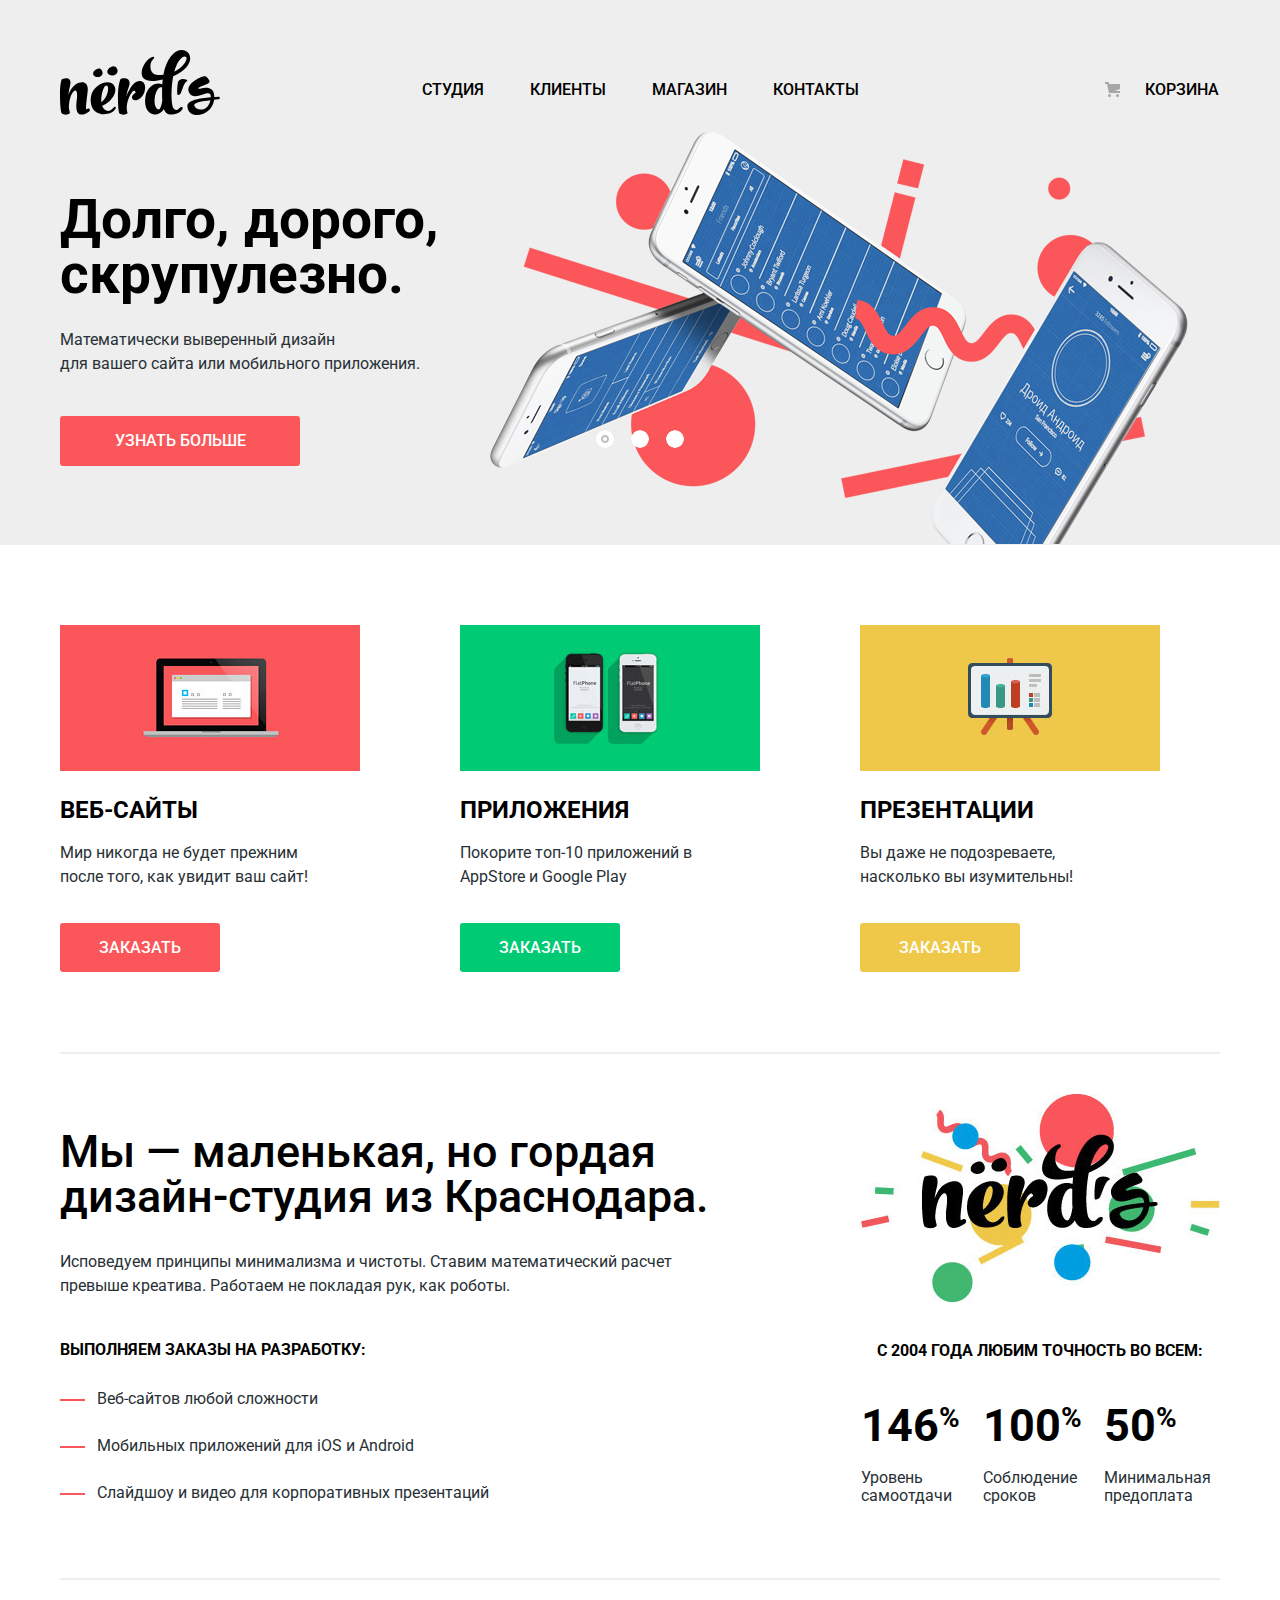
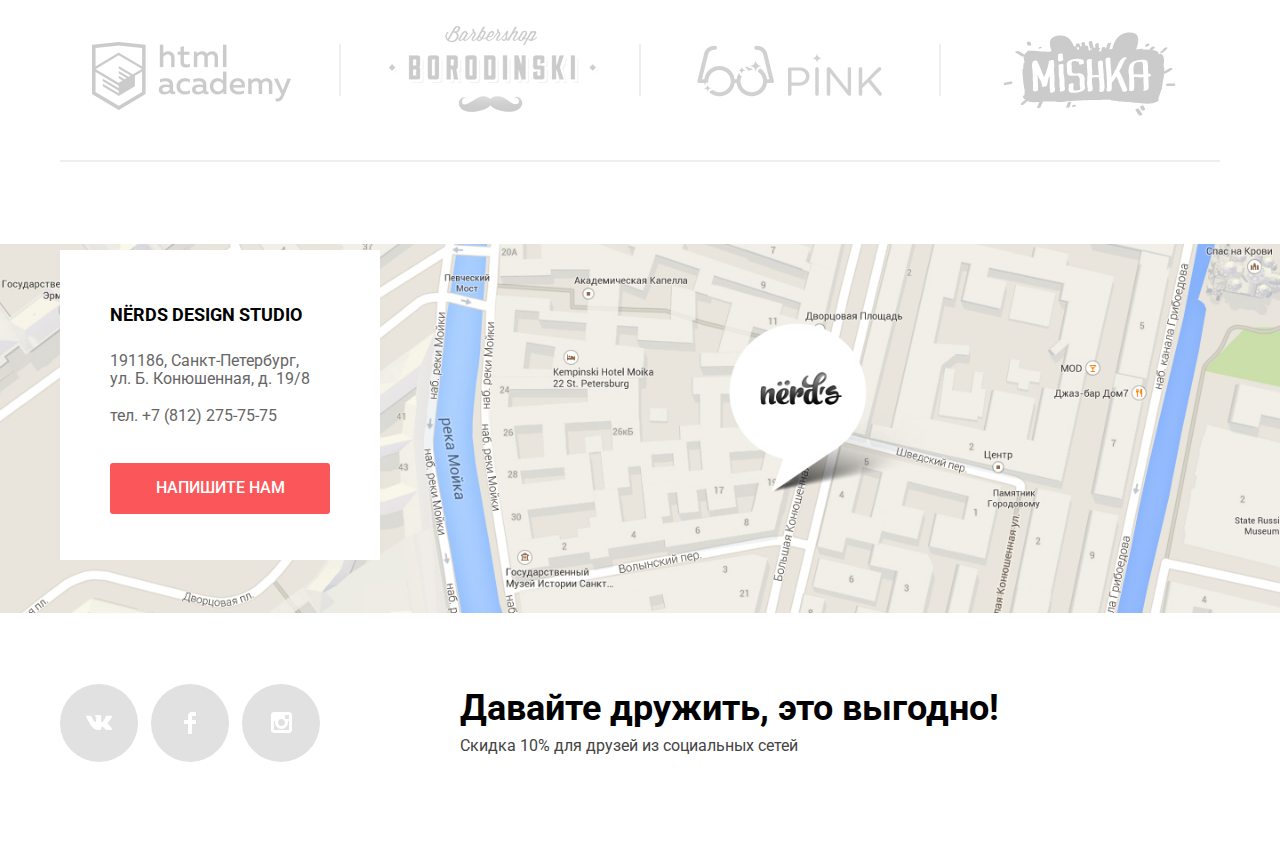
==== index.html @ fd04fbf3 "+" ====
<!DOCTYPE html>
<html lang="ru">
	<head>
		<meta charset="utf-8">
		<title>HTML Academy: Нёрдс</title>
		<link href="https://fonts.googleapis.com/css?family=Roboto:400,500,700&amp;subset=cyrillic" rel="stylesheet">
		<link rel="stylesheet" href="css/normalize.css">
		<link href="css/style.css" rel="stylesheet">
	</head>
	<body>
		<header class="main-header">
			<nav class="main-navigation container">
				<img src="img/index_logo.svg" width="160" height="65" alt="Логотип дизайн-студии Нёрдс">
				<ul class="site-navigation">
					<li><a href="info.html">Студия</a></li>
					<li><a href="customers.html">Клиенты</a></li>
					<li><a href="shop.html">Магазин</a></li>
					<li><a href="contacts.html">Контакты</a></li>
				</ul>
				<ul class="user-navigation">
					<li>
						<a class="basket" href="basket.html">Корзина</a>
					</li>
				</ul>
			</nav>
			<section class="slider">
				<h2 class="visually-hidden">Достоинства</h2>
				<input type="radio" id="btn-1" name="toggle" checked>
				<input type="radio" id="btn-2" name="toggle">
				<input type="radio" id="btn-3" name="toggle">
				<div class="slider-controls">
					<label for="btn-1"></label>
					<label for="btn-2"></label>
					<label for="btn-3"></label>
				</div>
				<div class="slides">
					<div class="slide">
						<div class="slide-text">
							<div class="slide-title">Долго, дорого,<br>скрупулезно.</div>
							<p>
							Математически выверенный дизайн<br>
							для вашего сайта или мобильного приложения.
							</p>
							<a class="btn" href="#">Узнать больше</a>
						</div>
					</div>
					<div class="slide">
						<div class="slide-text">
							<div class="slide-title">Любим математику как никто другой</div>
							<p>
							Никакого креатива, только математические формулы для расчета идеальных пропорций.
							</p>
							<a class="btn" href="#">Узнать больше</a>
						</div>
					</div>
					<div class="slide">
						<div class="slide-text">
							<div class="slide-title">Только ночь,<br>только хардкор</div>
							<p>
							Работать днем, как все? Мы против этого.<br>
							Ближе к полуночи работа только начинается.
							</p>
							<a class="btn" href="#">Узнать больше</a>
						</div>
					</div>
				</div>
			</section>
		</header>

		<main class="container">
			<h1 class="visually-hidden">Дизайн-студия Нёрдс</h1>
			
				<section class="services">
					<h2 class="visually-hidden">Услуги</h2>
					<ul class="services-list">
						<li class="services-item site">
							<h3>Веб-сайты</h3>
							<p>Мир никогда не будет прежним после того, как увидит ваш сайт!</p>
							<a class="button" href="#">Заказать</a>
						</li>
						<li class="services-item application">
							<h3>Приложения</h3>
							<p>Покорите топ-10 приложений в AppStore и Google Play</p>
							<a class="button" href="#">Заказать</a>
						</li>
						<li class="services-item present">
							<h3>Презентации</h3>
							<p>Вы даже не подозреваете, насколько вы изумительны!</p>
							<a class="button" href="#">Заказать</a>
						</li>
					</ul>
				</section>
			
			<div class="index-columns">
			
				<section class="rules">
					<h2 class="visually-hidden">Принципы работы</h2>
					<b>Мы&nbsp;&mdash;&nbsp;маленькая, но гордая дизайн-студия из Краснодара.</b>
					<p>Исповедуем принципы минимализма и чистоты. Ставим математический расчет превыше креатива. Работаем не покладая рук, как роботы.</p>
					<h4>Выполняем заказы на разработку:</h4>
					<ul class="rules-work">
						<li>Веб-сайтов любой сложности</li>
						<li>Мобильных приложений для iOS и Android</li>
						<li>Слайдшоу и видео для корпоративных презентаций</li>
					</ul>
				</section>
			
				<section class="statistic">
					<img src="img/logo_color.jpg" width="360" height="208" alt="Логотип дизайн-студии Нёрдс">
					<h4>С 2004 года любим точность во всем:</h4>
					<table class="statistic-information">
						<tr>
							<td>146<sup>%</sup></td>
							<td>100<sup>%</sup></td>
							<td>50<sup>%</sup></td>
						</tr>
						<tr>
							<th>Уровень самоотдачи</th>
							<th>Соблюдение сроков</th>
							<th>Минимальная предоплата</th>
						</tr>
					</table>
				</section>
				
			</div>
			
			<div class="index-columns">
			
				<section class="partners">
					<h2 class="visually-hidden">Партнеры</h2>
					<ul class="partners-list">
						<li class="partners-item">
							<a href="https://htmlacademy.ru/intensive/htmlcss">
								<img src="img/logo_html_academy.png" width="260" height="180" alt="Логотип HTML Academy">
							</a>
						</li>
						<li class="partners-item">
							<a href="#">
								<img src="img/logo_borodinski.png" width="260" height="180" alt="Логотип барбершопа «Бородинский»">
							</a>
						</li>
						<li class="partners-item">
							<a href="#">
								<img src="img/logo_pink.png" width="260" height="180" alt="Логотип Pink">
							</a>
						</li>
						<li class="partners-item">
							<a href="#">
								<img src="img/logo_mishka.png" width="260" height="180" alt="Логотип Mishka">
							</a>
						</li>
					</ul>
				</section>
				
			</div>
			
		</main>

		<footer class="main-footer first">
			<section class="contacts">
				<div class="footer-map">
					<img src="img/map_contacts.jpg" width="1440" height="415" alt="Карта">
				</div>
				<div class="container">
					<div class="footer-contacts">
						<b>Nёrds Design Studio</b>
						<p>
						191186, Санкт-Петербург,<br>
						ул. Б. Конюшенная, д. 19/8
						</p>
						<p class="mobile">
						тел. <a href="tel:+78122757575">+7 (812) 275-75-75</a>
						</p>
						<a class="button button-contacts" href="contacts.html" >Напишите нам</a>
					</div>
				</div>
			</section>
			<section class="social container">
				<div class="footer-social">
					<ul>
						<li>
							<a class="social-button" href="#">
								<span class="visually-hidden">Вконтакте</span>
								<svg xmlns="http://www.w3.org/2000/svg" width="26" height="15" viewBox="0 0 26 15">
									<path fill="#FFF" d="M16.138 11.51c.956-.309 2.18 2.04 3.483 2.939.978.681 1.727.534 1.727.534l3.473-.05s1.815-.112.957-1.554c-.071-.12-.503-1.069-2.585-3.022-2.177-2.043-1.882-1.712.739-5.244 1.597-2.153 2.236-3.468 2.036-4.028-.192-.539-1.365-.399-1.365-.399L20.69.713c-.381.001-.704.119-.851.515-.003.004-.621 1.666-1.445 3.079-1.741 2.989-2.436 3.148-2.724 2.961-.661-.433-.494-1.737-.494-2.664 0-2.897.432-4.105-.846-4.417-.427-.104-.739-.172-1.828-.182-1.392-.021-2.574 0-3.244.329-.445.223-.786.712-.579.74.26.035.843.16 1.155.586.401.552.389 1.789.389 1.789s.229 3.411-.54 3.834c-.528.29-1.25-.302-2.803-3.016-.793-1.388-1.392-2.922-1.392-2.922s-.116-.285-.326-.441c-.25-.185-.6-.244-.6-.244L.848.684S.29.7.085.946c-.182.218-.015.668-.015.668s2.909 6.881 6.203 10.347c3.02 3.182 6.452 2.971 6.452 2.971h1.555s.469-.054.709-.312c.224-.24.214-.691.214-.691s-.031-2.109.935-2.419z">
									</path>
								</svg>
							</a>
						</li>
						<li>
							<a class="social-button" href="#">
								<span class="visually-hidden">Фейсбук</span>
								<svg xmlns="http://www.w3.org/2000/svg" width="12" height="22" viewBox="0 0 12 22">
									<path fill="#FFF" d="M12 4V0H8a4 4 0 0 0-4 4v4H0v4h4v10h4V12h4V8H8V4h4z">
									</path>
								</svg>
							</a>
						</li>
						<li>
							<a class="social-button" href="#">
								<span class="visually-hidden">Инстаграм</span>
								<svg xmlns="http://www.w3.org/2000/svg" width="21" height="21" viewBox="0 0 21 21">
									<path fill="#FFF" d="M18 0H3C1.35 0 0 1.35 0 3v15c0 1.65 1.35 3 3 3h15c1.65 0 3-1.35 3-3V3c0-1.65-1.35-3-3-3zm-7.5 7c1.93 0 3.5 1.57 3.5 3.5S12.43 14 10.5 14 7 12.43 7 10.5 8.57 7 10.5 7zM18 18H3V9h1.181A6.504 6.504 0 0 0 4 10.5a6.5 6.5 0 1 0 13 0 6.45 6.45 0 0 0-.181-1.5H18v9zm0-11h-4V3h4v4z">
									</path>
								</svg>
							</a>
						</li>
					</ul>
				</div>
				<div class="footer-social-slogan">
					<b>Давайте дружить, это выгодно!</b>
					<p>Скидка 10% для друзей из социальных сетей</p>
				</div>
			</section>
		</footer>

		<section class="modal modal-write-us">
			<h2>Напишите нам</h2>
			<form class="write-us-form" action="https://echo.htmlacademy.ru" method="post">
				<p class="write-us-item">
					<label for="write-us-name">Ваше имя:</label>
					<input id="write-us-name" type="text" name="name" value="" placeholder="Представьтесь, пожалуйста">
				</p>
				<p class="write-us-item">
					<label for="write-us-mail">Ваш e-mail:</label>
					<input id="write-us-mail" type="email" name="mail" value="" placeholder="Для отправки ответа">
				</p>
				<p class="write-us-item-text">
					<label for="text-field">Текст письма:</label>
					<textarea name="text" id="text-field" rows="5" placeholder="В свободной форме"></textarea>
				</p>
				<button class="button" type="submit">Отправить</button>
			</form>
			<button class="modal-close" type="button"><span class="visually-hidden">Закрыть</span></button>
		</section>
		
	<script src="js/script.js"></script>
		
	</body>
</html>
---- css/style.css ----
html,
body {
	margin: 0;
	padding: 0;

	font-family: "Roboto", Arial, sans-serif;
	font-size: 16px;
	line-height: 24px;
	font-weight: 400;
	color: #283136;
	
	background-color: #ffffff;
}

a {
	text-decoration: none;
}

img {
	max-width: 100%;
	height: auto;
}

.visually-hidden:not(:focus):not(:active),
input[type="checkbox"].visually-hidden,
input[type="radio"].visually-hidden {
	position: absolute;

	width: 1px;
	height: 1px;
	margin: -1px;
	border: 0;
	padding: 0;

	white-space: nowrap;

	clip-path: inset(100%);
	clip: rect(0 0 0 0);
	overflow: hidden;
}

.main-header {
	padding-top: 50px;
	background-color: #eeeeee;
}

.main-navigation {
	display: flex;
	flex-direction: row;
	align-items: flex-start;
	font-size: 16px;
	line-height: 30px;
	font-weight: 500;
	color: #000000;
	text-transform: uppercase;
}

.logo:hover,
.logo:focus {
	opacity: 0.8;
}

.logo:active {
	opacity: 0.3;
}

.site-navigation,
.user-navigation {
	list-style: none;
	margin: 0;
	padding: 0;
}

.site-navigation {
	display: flex;
	flex-wrap: wrap;
	width: 660px;
	padding-left: 179px;
}

.user-navigation {
	display: flex;
	max-width: 160px;
	margin-left: auto;
}

.site-navigation-current {
	position: relative;
}

.site-navigation-current:after {
	content: "";
	position: absolute;
	display: block;
	bottom: 20px;
	left: 23px;
	right: 23px;
	border-bottom: 2px solid #fb565a;
}

.site-navigation a,
.user-navigation a {
	display: block;
	padding: 25px 23px;

	vertical-align: middle;
	color: #000000;
}

.site-navigation a[href]:hover,
.site-navigation a[href]:focus,
.user-navigation a[href]:hover,
.user-navigation a[href]:focus {
	color: #fb565a;
}

.site-navigation a[href]:active,
.user-navigation a[href]:active {
	color: rgba(0,0,0,0.3);
}

.user-navigation .basket {
	position: relative;
	padding-left: 85px;
}

.basket::before {
	content: "";

	position: absolute;
	top: 31.5px;
	left: 45px;
	
	width: 15px;
	height: 15px;

	background-image: url("../img/cart-icon.svg");
	background-repeat: no-repeat;
	background-position: 0 0;
}

.container {
	width: 1160px;
	margin: 0 auto;
	padding: 0 20px;
}

.container h1 {
	font-size: 55px;
	line-height: 55px;
	font-weight: 500;
	color: #000000;
	background-color: #eeeeee;
	text-align: center;
}

.slider {
	position: relative;
	width: 1160px;
	min-height: 415px;
	margin: 0 auto;
	margin-bottom: 80px;
}

.slider input {
	font-family: inherit;
}

.slider input[type=radio] {
	position: absolute;
	opacity: 0;
}
.slider-controls {
	position: absolute;
	bottom: 105px;
	left: 50%;
	width: 200px;
	height: 10px;
	margin-left: -100px;
	text-align: center;
	z-index: 1000;
}

.slider-controls label {
	display: inline-block;
	margin: 0 6.5px;
	vertical-align: top;
	border-radius: 50%;
	cursor: pointer;
	background-image: url("../img/radio_out_slider.png");
	width: 18px;
	height: 18px;
	background-repeat: no-repeat;
	background-position: 0 0;
}

#btn-1:checked ~ .slider-controls label[for="btn-1"],
#btn-2:checked ~ .slider-controls label[for="btn-2"],
#btn-3:checked ~ .slider-controls label[for="btn-3"] { 
	background-image: url("../img/radio_in_slider.png");
	width: 18px;
	height: 18px;
	background-repeat: no-repeat;
	background-position: 0 0;
}

.slide {
	min-height: 415px;
	top:0;
	left:0;
	width:100%;
	overflow:hidden;
}

.slide-text {
	width:560px;
	padding:62px 0;
	color:#283136;
}

.slide-title {
	font-size: 55px;
	line-height: 55px;
	font-weight: bold;
	color: #000000;
	padding-bottom: 10px;
}

.slide .btn {
	display:block;
	width:240px;
	padding:16px 0;
	margin-top:40px;
	font-family: inherit;
	font-size: 16px;
	line-height: 18px;
	font-weight: 500;
	font-size:16px;
	color:white;
	text-transform:uppercase;
	text-align:center;
	text-decoration:none;
	background:#fb565a;
	border-radius:3px;
}

.btn:hover,
.btn:focus {
	background-color: #e74246;
}

.btn:active {
	background-color: #d7373b;
	color: rgba(255,255,255,0.3);
	box-shadow: 0 3px 0 rgba(0,1,1,0.1) inset;
}

.slide:nth-child(1) {
	background-image:url("../img/nerds_index_slide1.png");
	background-repeat:no-repeat;
	background-position:99% -17px;
}

.slide:nth-child(2) {
	background-image:url("../img/nerds_index_slide2.png");
	background-repeat:no-repeat;
	background-position:99% 10px;
}

.slide:nth-child(3) {
	background-image:url("../img/nerds_index_slide3.png");
	background-repeat:no-repeat;
	background-position:99% 0;
}

.slide {
	display:none;
}

#btn-1:checked ~ .slides .slide:nth-child(1) { 
	display: block;
}

#btn-2:checked ~ .slides .slide:nth-child(2) { 
	display: block;
}

#btn-3:checked ~ .slides .slide:nth-child(3) { 
	display: block;
}

.button {
	display: inline-block;
	font-size: 16px;
	line-height: 18px;
	font-weight: 500;
	text-align: center;
	vertical-align: middle;
	color: #ffffff;
	text-transform: uppercase;
	border: none;
	border-radius: 3px;
	background-color: #fb565a;
}

.button button {
	font-family: inherit;
}

.button:hover,
.button:focus {
	background-color: #e74246;
}

.button:active {
	background-color: #d7373b;
	color: rgba(255,255,255,0.3);
	box-shadow: 0 3px 0 rgba(0,1,1,0.1) inset;
}

.inner {
	display: flex;
	flex-wrap: wrap;
}

.grey {
	background-color: #eeeeee;
	text-align: center;
	margin: 0;
	padding: 0;
	height: 225px;
	width: 100%;
}

.grey h1 {
	font-size: 55px;
	line-height: 55px;
	font-weight: 500;
	color: #000000;
	padding: 0;
	margin: 0;
	padding-top: 62px;
	padding-right: 1px;
}

.index-columns {
	display: flex;
	justify-content: space-between;
	border-bottom: 2px solid #eeeeee;
}

.services {
	width: 1160px;
	padding-bottom: 80px;
	border-bottom: 2px solid #eeeeee;
}

.services-list {
	display: flex;
	flex-direction: row;
	justify-content: flex-start;
	margin: 0;
	padding: 0;
	

	list-style: none;
}

.services-item {
	width: 300px;
	text-align: left;
}

.services-item:not(.site) {
	margin-left: 100px;
}

.services-item h3 {
	margin: 0;
	padding-top: 170px;
	padding-bottom: 16px;
	font-size: 24px;
	line-height: 30px;
	font-weight: bold;
	color: #000000;
	text-transform: uppercase;
}

.services-item p {
	margin: 0;
	padding: 0;
	padding-bottom: 34px;
	width: 260px;
}

.site {
	background: url("../img/illustration1.jpg"), linear-gradient(#ff595d 146px, transparent 146px);
	background-position: top center;
	background-repeat: no-repeat;

}

.application {
	background: url("../img/illustration2.jpg"), linear-gradient(#00ca74 146px, transparent 146px);
	background-position: top center;
	background-repeat: no-repeat;
}

.application .button,
.present .button,
.site .button {
	display: block;
	width: 160px;
	padding:15.5px 0;
	font-size:16px;
	color:white;
	text-transform:uppercase;
	text-align:center;
	text-decoration:none;
	border-radius:3px;
}

.application .button {
	background-color: #00ca74;
}

.application .button:hover,
.application .button:focus {
	background-color: #00bc6c;
}

.application .button:active {
	background-color: #00aa62;
	color: rgba(255,255,255,0.3);
}

.present {
	background: url("../img/illustration3.jpg"), linear-gradient(#efc849 146px, transparent 146px);
	background-position: top center;
	background-repeat: no-repeat;
}

.present .button {
	background-color: #efc84a;
}

.present .button:hover,
.present .button:focus {
	background-color: #eab534;
}

.present .button:active {
	background-color: #e5a722;
	color: rgba(255,255,255,0.3);
}

.rules {
	width: 660px;
	padding: 0;
	margin-bottom: 50px;
}

.rules b {
	display: inline-block;
	font-size: 45px;
	line-height: 45px;
	font-weight: 500;
	color: #000000;
	margin: 0;
	padding-top: 75px;
	padding-bottom: 15px;
}

.rules-work  {
	list-style: none;
	padding: 0;
	margin: 0;
	margin-top: 25px;
}

.rules-work li {
	position: relative;
	padding-left: 37px;
	padding-bottom: 23px;
}

.rules-work li::before {
	content: "";

	position: absolute;
	top: 12px;
	left: 0;

	width: 25px;
	height: 2px;

	background-image: url("../img/bullit.png");
	background-repeat: no-repeat;
	background-position: 0 0;
}

.rules p {
	padding-bottom: 10px;
}

.rules h4,
.statistic h4 {
	color: #000000;
	text-transform: uppercase;
	padding: 0;
	margin-top: 30px;
}

.statistic {
	width: 360px;
	padding-top: 40px;
	margin-bottom: 53px;
}

.statistic h4 {
	text-align: center;
}

.statistic-information {
	border: none;
	border-collapse: collapse;
}

.statistic-information td {
	font-size: 45px;
	font-weight: bold;
	color: #000000;
	padding-top: 30px;
	padding-right: 18px;
	margin: 0;
}

.statistic-information th {
	font-size: 16px;
	line-height: 18px;
	font-weight: 400;
	color: #283136;
	text-align: left;
	margin: 0;
	padding: 0;
	padding-top: 30px;
	padding-left: 1px;
	
}

.statistic sup {
	font-size: 63%;
	line-height: 0;
	position: relative;
	vertical-align: baseline;
}

.partners {
	margin: 0;
	padding: 0;
	height: 180px;
	width: 1160px;
}

.index-columns .partners {
	padding: 0;
}

.partners-list {
	list-style: none;
	display: flex;
	justify-content: space-between;
	
	margin: 0;
	padding: 0;
}

.partners-list li:nth-child(1),
.partners-list li:nth-child(2),
.partners-list li:nth-child(3) {
	position: relative;
}

.partners-list li:nth-child(1)::after,
.partners-list li:nth-child(2)::after,
.partners-list li:nth-child(3)::after {
	content: "";
	position: absolute;
	width: 2px;
	height: 52px;
	background-color: #efefef;
	right: -21px;
	top: 64px;
}

.partners-item a {
	list-style: none;
	opacity: 0.2;
}

.partners-item a:hover,
.partners-item a:focus {
	opacity: 1;
}

.partners-item a:active {
	opacity: 0.1;
}

.filters {
	width: 260px;
	padding: 0;
	margin: 0;
	padding-top: 56px;
	padding-bottom: 0;
}

.filter {
	padding: 0;
	margin: 0;
}

.range-filter {
	width: 260px;
	margin: 0;
	padding: 0;
	padding-top: 33px;
	padding-bottom: 55px;
}

.range-controls {
	position: relative;
	height: 41px;
	padding-top: 39px;
	padding-right: 20px;
	padding-left: 20px;
	margin-bottom: 15px;
	border-radius: 5px;
	background: #f1f1f1;
}

.range-controls .scale {
	height: 2px;
	background: #d7dcde;
}

.range-controls .bar {
	width: 70%;
	height: 2px;
	background: #00ca74;
}

.range-controls .toggle {
	position: absolute;
	top: 30px;
	left: 0px;
	width: 4px;
	height: 4px;
	cursor: pointer;
	border: 8px solid #fff;
	border-radius: 50%;
	background: #ababab;
	box-shadow: 0 2px 1px 0 #cfcfcf;
}

.range-controls .toggle-min {
	left: 19px;
}

.range-controls .toggle-max {
	left: 160px;
}

.price-controls {
	font-size: 0;
}

.price-controls label {
	font-size: 16px;
	display: inline-block;
	width: 50%;
	text-transform: uppercase;
}

.max-price {
	text-align: right;
}

.price-controls input {
	font-family: "Roboto", "Arial", sans-serif;
	font-size: 16px;
	width: 60px;
	margin-left: 10px;
	padding: 8px 10px;
	text-align: center;
	color: #283136;
	border: none;
	border-radius: 5px;
	background: #f1f1f1;
}

.filter input {
	font-family: inherit;
}

.filter button {
	font-family: inherit;
}

.filter fieldset {
	border: none;
	padding: 0;
	margin: 0;
}

.filter legend {
	font-size: 18px;
	line-height: 30px;
	font-weight: bold;
	text-transform: uppercase;
	margin: 0;
	padding: 0;
	padding-bottom: 15px;
}

.filter .filter-option {
	list-style: none;
	font-size: 16px;
	font-weight: 400;
	line-height: 20px;
	margin: 0;
	padding: 0;
	padding-bottom: 25px;
}


.filter-input {
	font: inherit;
	color: #283136;
}

.filter label:hover {
	color: #000000;
}

.filter-input:disabled + label {
	color: rgba(40,49,54,0.3);
}

.filter-option li {
	padding: 0;
	margin: 0;
	padding-bottom: 20px;
}

.filter-option input[type="radio"] {
	display: none;
}

.filter-option input[type="checkbox"] {
	display: none;
}

.filter-option label {
	position: relative;
	padding-left: 35px;
}

.filter-option input[type="radio"] + label::before {
	content: "";
	position: absolute;
	display: block;
	padding: 0;
	margin:0;
	vertical-align:top;
	cursor:pointer;
	background-image: url("../img/radio_off.svg");
	width: 25px;
	height: 25px;
	background-repeat: no-repeat;
	background-position: 0 0;
	opacity: 0.4;
}

.filter-option input[type="radio"]:checked + label::before {
	content: "";
	position: absolute;
	display: block;
	padding: 0;
	margin:0;
	vertical-align:top;
	cursor:pointer;
	background-image: url("../img/radio_on.svg");
	width: 25px;
	height: 25px;
	background-repeat: no-repeat;
	background-position: 0 0;
	opacity: 0.4;
}

.filter-option input[type="checkbox"] + label::before {
	content: "";
	position: absolute;
	display: block;
	padding: 0;
	margin:0;
	vertical-align:top;
	cursor:pointer;
	background-image: url("../img/checkbox-off.svg");
	width: 27px;
	height: 23px;
	background-repeat: no-repeat;
	background-position: 0 0;
	opacity: 0.4;
}

.filter-option input[type="checkbox"]:checked + label::before {
	content: "";
	position: absolute;
	display: block;
	padding: 0;
	margin:0;
	vertical-align:top;
	cursor:pointer;
	background-image: url("../img/checkbox-on.svg");
	width: 27px;
	height: 23px;
	background-repeat: no-repeat;
	background-position: 0 0;
	opacity: 0.4;
}

.filter-option input[type="radio"]+ label:hover::before,
.filter-option input[type="radio"]:checked + label:hover::before,
.filter-option input[type="checkbox"] + label:hover::before,
.filter-option input[type="checkbox"]:checked + label:hover::before {
opacity: 1;
}

.filter button {
	outline: none;
}

.filter-button {
	display: inline-block;
	width: 260px;
	height: 50px;
	color: #000;
	background-color: #eee;
	font-size: 16px;
	line-height: 18px;
	font-weight: 500;
	text-align: center;
	vertical-align: middle;
	padding: 0;
	margin: 0;
	padding-top: 5px;
	margin-top: 5px;
	border: none;
}

.filter-button:hover,
.filter-button:focus {
	background-color: #dfdfdf;
}

.filter-button:active {
	background-color: #d5d5d5;
	color: rgba(0,0,0,0.3);
	box-shadow: 0 3px 0 rgba(0,1,1,0.1) inset;
	outline: none;
}

.sorting {
	display: flex;
	flex-direction: row;
	padding: 0;
	margin: 0;
	padding-bottom: 30px;
}

.sorting button {
	font-family: inherit;
	border: none;
	background-color: transparent;
	margin-top: 5px;
	opacity: 0.12;
	outline: none;
}

.sorting-down {
	background-image: url("../img/icon_down_dir.svg");
	background-position: 0 0;
	background-repeat: no-repeat;
	margin-left: 20px;
}

.sorting-up {
	background-image: url("../img/icon_up_dir.svg");
	background-position: 0 0;
	background-repeat: no-repeat;
	margin-left: 16px;
}

.sorting-down:hover,
.sorting-down:focus,
.sorting-up:hover,
.sorting-up:focus {
	opacity: 0.6;
}

.sorting-down:active,
.sorting-up:active {
	opacity: 1;
}

.sorting b {
	font-size: 18px;
	line-height: 18px;
	font-weight: bold;
	color: #000000;
	text-transform: uppercase;
	margin-right: 265px;
}

.sorting a {
	display: inline-block;
	font-size: 14px;
	line-height: 18px;
	font-weight: 400;
	color: rgba(0,0,0,0.3);
	text-transform: uppercase;
	margin-right: 26px;
}

@media screen and (-ms-high-contrast: active), (-ms-high-contrast: none) {
	.sorting a {
	letter-spacing: -0.02em;
	}
}

.sorting a.sorting-current,
.sorting-current {
	color: rgba(0,0,0,1);
}

.sorting-down.sorting-current {
	opacity: 1;
}

.sorting a[href]:hover,
.sorting a[href]:focus {
	color: rgba(0,0,0,0.6);
}

.sorting a[href]:active {
	color: #000000;
}

.catalog {
	display: flex;
	flex-direction: column;
	width: 760px;
	padding: 0;
	margin: 0;
	margin-left: auto;
	padding-top: 58px;
}

.catalog-list {
	list-style: none;
	display: flex;
	flex-wrap: wrap;
	justify-content: space-between;
	align-items: stretch;
	padding: 0;
	margin: 0;
}

.catalog-item {
	position: relative;
	width: 360px;
	margin: 0;
	padding: 0;
	margin-top: 27px;
}

.catalog-item:nth-child(odd) {
	margin-right: 20px;
}

.catalog-item span {
	position: absolute;
	width: 360px;
	height: 40px;
	background-image: url("../img/browser.svg");
	background-position: 0 0;
	background-repeat: no-repeat;
	left: 0px;
	top: 0px;
	opacity: 0.12;
}

.catalog-item img {
	padding: 0;
	padding-top: 40px;
	height: 576px;
	margin: 0;
}

.catalog-buy-item {
	display: none;
	position: absolute;
	min-height: 231px;
	background-color: #eeeeee;
	text-align: center;
	bottom: 6px;
	left: 0;
	right: 0;
}

.catalog-item:hover .catalog-buy-item {
	display: block;
	opacity: 1;
}

.catalog-item:hover span {
	opacity: 1;
}

.catalog-buy-item h3 {
	font-size: 18px;
	line-height: 30px;
	font-weight: bold;
	color: #000000;
	padding: 0;
	margin: 0;
	margin-top: 26px;
	
	text-transform: uppercase;
}

.catalog-buy-item p {
	font-size: 16px;
	line-height: 18px;
	font-weight: 400;
	margin: 0 auto;
	padding: 0;
	margin-top: 13px;
	width: 200px;
}

.catalog-buy-item a {
	color: #000000;
}

.catalog-buy-item .button-price {
	display: inline-block;
	width: 200px;
	height: 32px;
	font-size:16px;
	line-height: 18px;
	font-weight: 500;
	text-align: center;
	vertical-align: middle;
	margin-top: 10px;
	border: none;
	background-color: #fb565a;
	border-radius: 3px;
	color: #fff;
	margin-top: 31px;
	padding-top: 20px;
}

.pagination-list {
	list-style: none;
	display: flex;
	flex-direction: row;
	width: 460px;
	padding: 0;
	margin: 0;
	padding-top: 54px;
}

.pagination-list li {
	padding: 0;
	margin: 0;
	margin-right: 10px;
}

.pagination-list .next a {
	padding: 0 80px;
}

.pagination-list a{
	display: inline-block;
	font-size: 16px;
	line-height: 18px;
	font-weight: 500;
	height: 50px;
	min-width: 25px;
	color: #000000;
	background-color: #eeeeee;
	border-radius: 3px;
	padding: 0 12.5px;
	text-align: center;
	vertical-align: middle;
	line-height: 50px;
	text-transform: uppercase;
}

.pagination-list a:hover[href],
.pagination-list a:focus[href] {
	background-color: #dfdfdf;
}

.pagination-list a:active[href] {
	background-color: #d5d5d5;
	box-shadow: 0 3px 0 rgba(0,1,1,0.1) inset;
}

.pagination-item-current a {
	background-color: #fff;
	height: 44px;
	min-width: 19px;
	border: 3px solid #dbdbdb;
}

.footer-contacts b {
	font-size: 18px;
	line-height: 30px;
	font-weight: bold;
	color: #000000;
}

.main-footer .container {
	position: relative;
}

.footer-social {
	text-align: left;
	width: 260px;
}

.footer-social ul {
	display: flex;
	flex-wrap: wrap;
	flex-direction: row;
	justify-content: flex-start;
	align-items: flex-end;
	width: 300px;
	list-style: none;
	padding: 0;
	padding-top: 60px; 
	margin: 0 auto;
}

.footer-social li {
	margin-right: 13px;
}

.social {
	display: flex;
	flex-direction: row;
	justify-content: flex-start;
	align-items: center;
	padding-bottom: 70px;
}

.social-button {
	display: flex;
	align-items: center;
	justify-content: center;
	background-color: #e1e1e1;
	color: #ffffff;
	height: 78px;
	width: 78px;
	border-radius: 50%;
}

.social-button:hover,
.social-button:focus {
	background-color: #e74246;
}

.social-button:active {
	background-color: #d7373b;
	box-shadow: 0 3px 0 rgba(0,1,1,0.1) inset;
}

.social-button:active svg {
	opacity: 0.3;
}

.footer-map img {
	display: block;
	margin-left: auto;
	margin-right: auto;
	margin-top: 60px;
}

.footer-contacts {
	position: absolute;
	width: 320px;
	height: 310px;
	left: 20px;
	bottom: 53px;
	
	background-color: #fff;	
}

.footer-contacts b {
	display: block;
	font-size: 18px;
	line-height: 30px;
	font-weight: bold;
	color: #000000;
	text-transform: uppercase;
	padding: 50px 50px 20px;
}

.footer-contacts p {
	font-size: 16px;
	line-height: 18px;
	font-weight: 400;
	padding-top: 2px;
	padding-bottom: 17px;
	padding-left: 50px;
	margin: 0;
	color: #666666;
}

.first {
	padding-top: 22px;
}

.mobile a {
	color: #666666;
	text-decoration: none;
}

.button-contacts{
	display:block;
	width:220px;
	padding:16.5px 0;

	margin-left: 50px;
	margin-top: 21px;
	font-size:16px;
	color:white;
	text-transform:uppercase;
	text-align:center;
	text-decoration:none;
	background:#fb565a;
	border-radius:3px;
}

.button-contacts:hover,
.button-contacts:focus {
	background-color: #e74246;
}

.button-contacts:active {
	background-color: #d7373b;
	color: rgba(255,255,255,0.3);
	box-shadow: 0 3px 0 rgba(0,1,1,0.1) inset;
}

.footer-social-slogan {
	width: 760px;
	padding-left: 140px;
	padding-top:7px;
	text-align: left;
}

.footer-social-slogan b {
	display: block;
	font-size: 36px;
	line-height: 36px;
	font-weight: 700;
	color: #000000;
	margin-top: 70px;
}

.footer-social-slogan p {
	font-size: 16px;
	line-height: 22px;
	color: #444444;
	margin-top:9px;
}

.modal {
	position: fixed;
	color: #000000;

	background-color: #ffffff;
	box-shadow: 0 30px 50px rgba(0, 0, 0, 0.7);
	
	z-index: 2000;
}

.modal-write-us {
	bottom: 180px;
	left: 50%;
	margin-left: -480px;
	width: 760px;
	padding: 68px 100px 83px 100px;
	
	display: none;
}

.modal h2 {
	font-family: inherit;
	font-size: 45px;
	line-height: 45px;
	font-weight: 500;
	margin: 0;
	padding: 0;
	margin-bottom: 41px;
}

.modal-close {
	position: absolute;
	top: 78px;
	right: 90px; 
	
	width: 21px;
	height: 21px;
	
	font-size: 0;
	
	background-image: url("../img/close_cross.svg");
	background-position: 0 0;
	background-repeat: no-repeat;
	background-color: #fff;
	opacity: 0.3;
	border: 0;
	
	cursor: pointer;
	
	outline: none;
}

.modal-close:hover,
.modal-close:focus {
	opacity: 1;
}

.modal-close:active {
	opacity: 0.1;
}

.write-us-form {
	display: flex;
	flex-wrap: wrap;
	justify-content: space-between;
}

.write-us-item {
	width: 360px;
	margin: 0;
	margin-bottom: 35px;
}

.write-us-item-text {
	width: 760px;
	margin: 0;
	margin-bottom: 35px;
}

.write-us-item label,
.write-us-item-text label {
	display: block;
	font-size: 16px;
	line-height: 18px;
	font-weight: bold;
	margin-bottom: 8px;
}

.write-us-form input {
	box-sizing: border-box;
	width: 360px;
	padding: 14px 14px;
	margin: 0;
}

.write-us-form textarea {
	box-sizing: border-box;
	width: 760px;
	padding: 11px 14px 12px;
	margin: 0;
}

.write-us-form .button {
	display: block;
	width: 260px;
	font-family: inherit;
	padding: 16px 0;
	outline: none;
	background:#fb565a;
	cursor: pointer;
	margin-top: 8px;
}

.write-us-form .button:hover,
.write-us-form .button:focus {
	background-color: #e74246;
}

.write-us-form .button:active {
	background-color: #d7373b;
	color: rgba(255,255,255,0.3);
	box-shadow: 0 3px 0 rgba(0,1,1,0.1) inset;
}

.write-us-form input,
.write-us-item-text textarea,
.write-us-form button {
	font-family: inherit;
}

.write-us-item input,
.write-us-item-text textarea {
	font-size: 16px;
	line-height: 18px;
	font-weight: 400;
	
	background-color: transparent;
	border: 2px solid #d7dcde;
	border-radius: 3px;
	outline: none;
}

.write-us-item input:hover,
.write-us-item-text textarea:hover {
	border-color: #b4b9bb;
}

.write-us-item input:focus,
.write-us-item-text textarea:focus {
	border-color: #444444;
}

.modal-show {
	display: block;
}
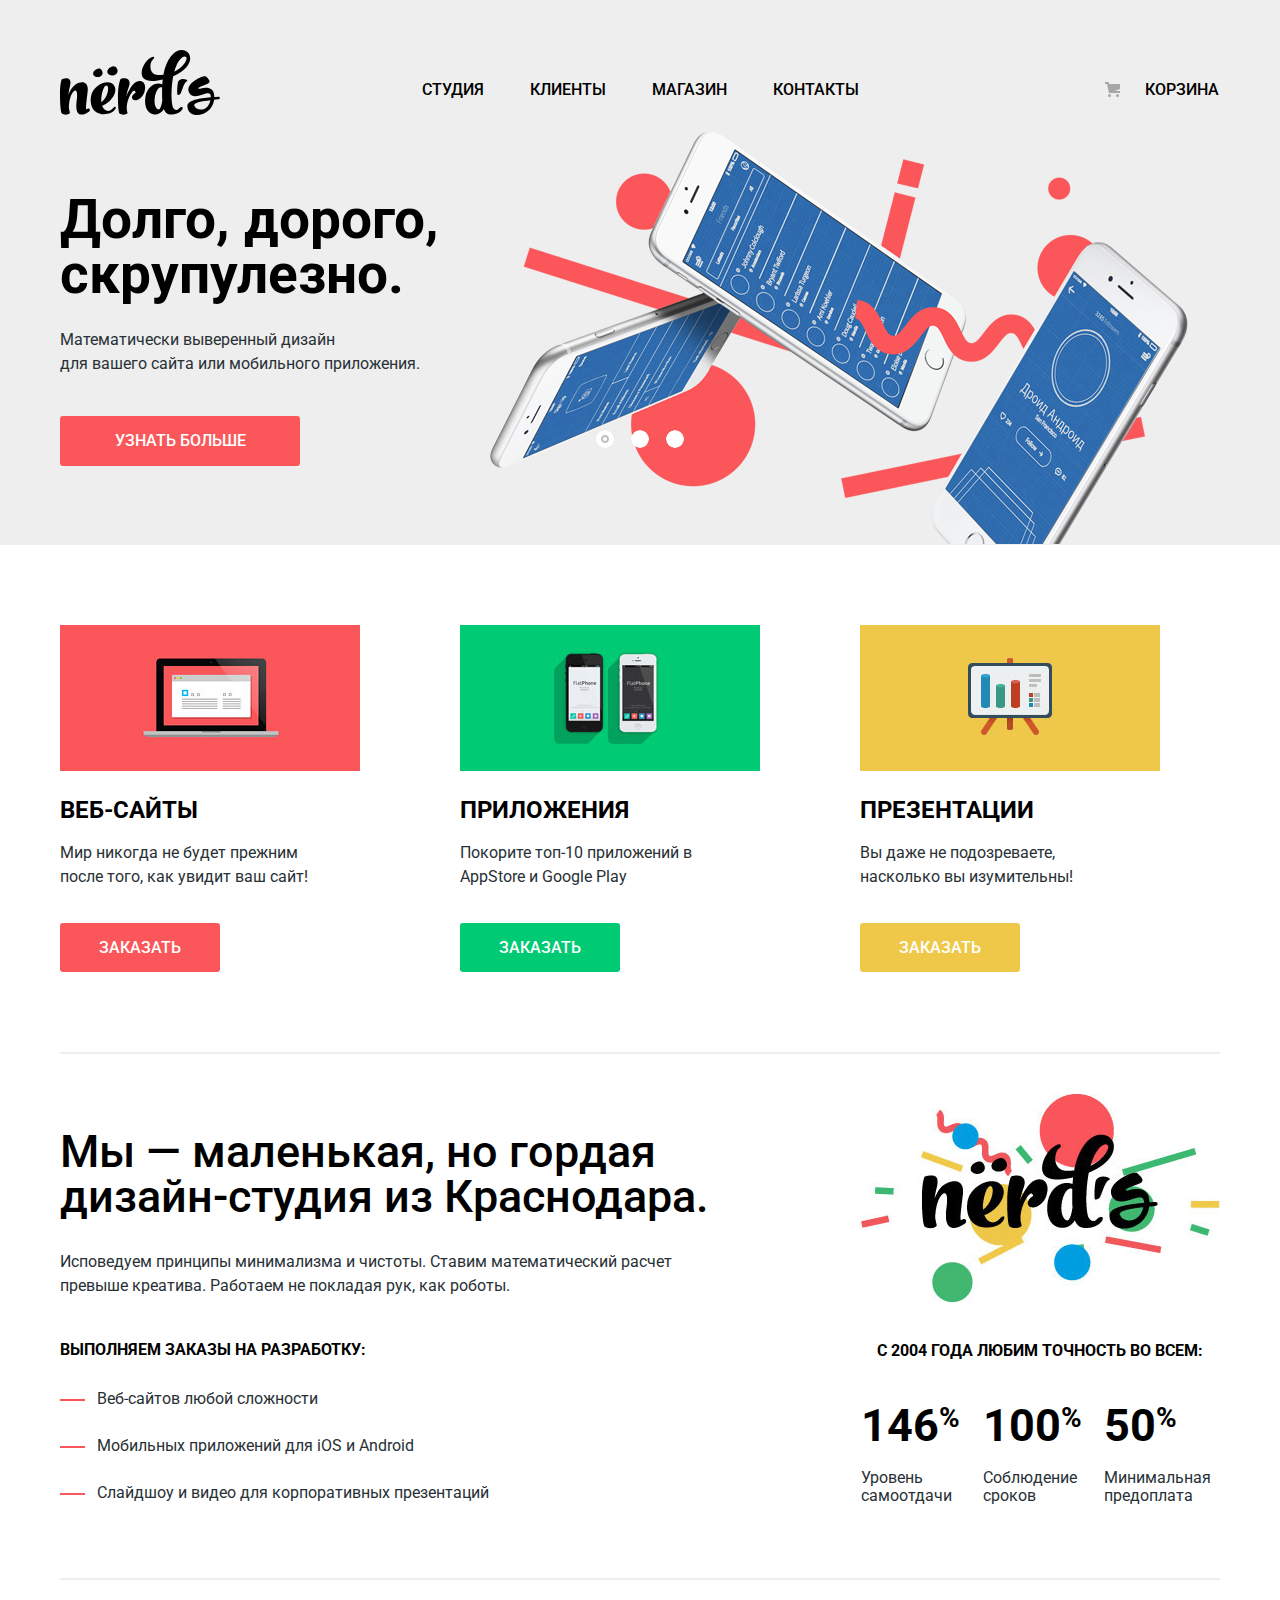
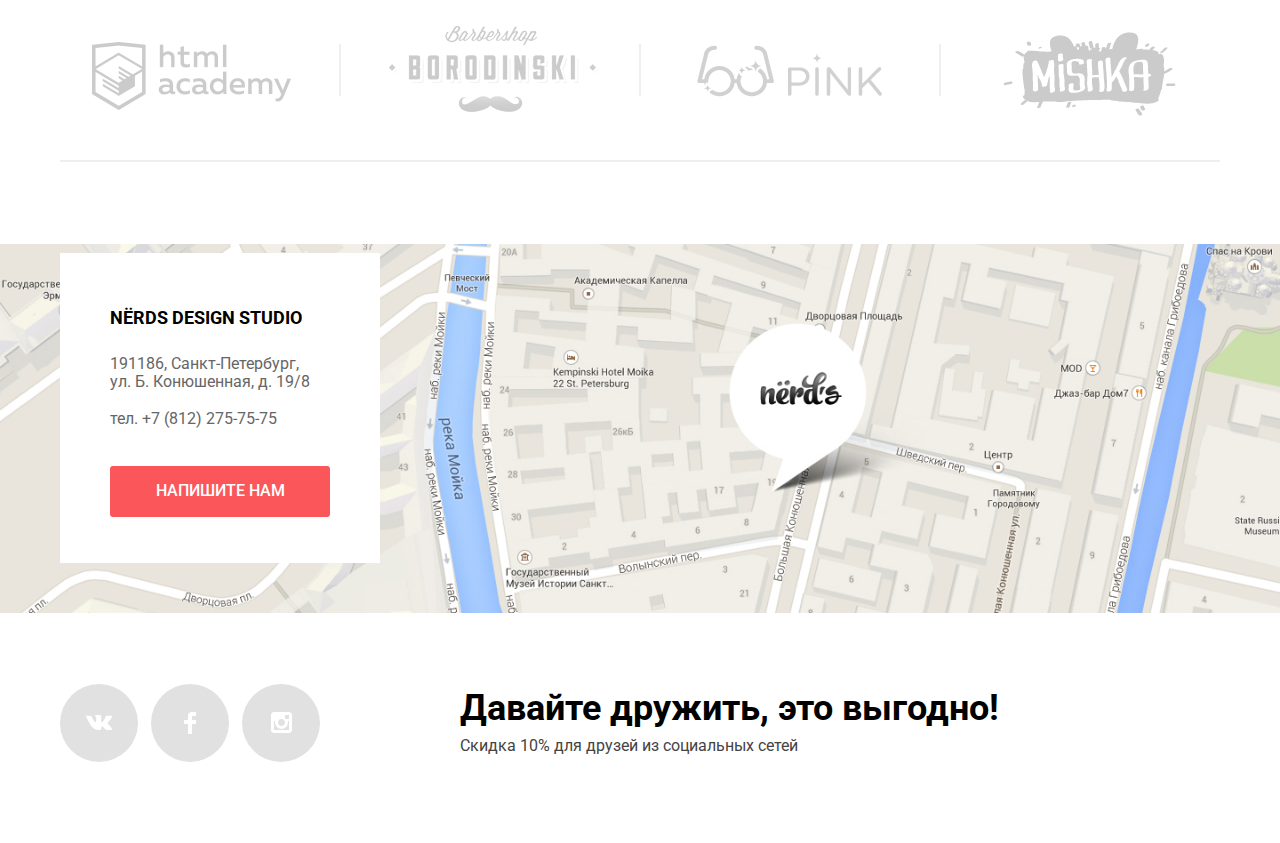
==== commit da1b561c: "+" ====
--- a/index.html
+++ b/index.html
@@ -69,7 +69,7 @@
 
 		<main class="container">
 			<h1 class="visually-hidden">Дизайн-студия Нёрдс</h1>
-			
+
 				<section class="services">
 					<h2 class="visually-hidden">Услуги</h2>
 					<ul class="services-list">
@@ -90,9 +90,9 @@
 						</li>
 					</ul>
 				</section>
-			
+
 			<div class="index-columns">
-			
+
 				<section class="rules">
 					<h2 class="visually-hidden">Принципы работы</h2>
 					<b>Мы&nbsp;&mdash;&nbsp;маленькая, но гордая дизайн-студия из Краснодара.</b>
@@ -104,7 +104,7 @@
 						<li>Слайдшоу и видео для корпоративных презентаций</li>
 					</ul>
 				</section>
-			
+
 				<section class="statistic">
 					<img src="img/logo_color.jpg" width="360" height="208" alt="Логотип дизайн-студии Нёрдс">
 					<h4>С 2004 года любим точность во всем:</h4>
@@ -121,11 +121,11 @@
 						</tr>
 					</table>
 				</section>
-				
+
 			</div>
-			
+
 			<div class="index-columns">
-			
+
 				<section class="partners">
 					<h2 class="visually-hidden">Партнеры</h2>
 					<ul class="partners-list">
@@ -151,9 +151,9 @@
 						</li>
 					</ul>
 				</section>
-				
+
 			</div>
-			
+
 		</main>
 
 		<footer class="main-footer first">
@@ -233,8 +233,8 @@
 			</form>
 			<button class="modal-close" type="button"><span class="visually-hidden">Закрыть</span></button>
 		</section>
-		
-	<script src="js/script.js"></script>
-		
+
+		<script src="js/script.js"></script>
+
 	</body>
 </html>
--- a/css/style.css
+++ b/css/style.css
@@ -8,7 +8,7 @@
 	line-height: 24px;
 	font-weight: 400;
 	color: #283136;
-	
+
 	background-color: #ffffff;
 }
 
@@ -130,7 +130,7 @@
 	position: absolute;
 	top: 31.5px;
 	left: 45px;
-	
+
 	width: 15px;
 	height: 15px;
 
@@ -170,6 +170,7 @@
 	position: absolute;
 	opacity: 0;
 }
+
 .slider-controls {
 	position: absolute;
 	bottom: 105px;
@@ -196,7 +197,7 @@
 
 #btn-1:checked ~ .slider-controls label[for="btn-1"],
 #btn-2:checked ~ .slider-controls label[for="btn-2"],
-#btn-3:checked ~ .slider-controls label[for="btn-3"] { 
+#btn-3:checked ~ .slider-controls label[for="btn-3"] {
 	background-image: url("../img/radio_in_slider.png");
 	width: 18px;
 	height: 18px;
@@ -277,15 +278,15 @@
 	display:none;
 }
 
-#btn-1:checked ~ .slides .slide:nth-child(1) { 
-	display: block;
-}
-
-#btn-2:checked ~ .slides .slide:nth-child(2) { 
-	display: block;
-}
-
-#btn-3:checked ~ .slides .slide:nth-child(3) { 
+#btn-1:checked ~ .slides .slide:nth-child(1) {
+	display: block;
+}
+
+#btn-2:checked ~ .slides .slide:nth-child(2) {
+	display: block;
+}
+
+#btn-3:checked ~ .slides .slide:nth-child(3) {
 	display: block;
 }
 
@@ -361,7 +362,6 @@
 	justify-content: flex-start;
 	margin: 0;
 	padding: 0;
-	
 
 	list-style: none;
 }
@@ -397,7 +397,6 @@
 	background: url("../img/illustration1.jpg"), linear-gradient(#ff595d 146px, transparent 146px);
 	background-position: top center;
 	background-repeat: no-repeat;
-
 }
 
 .application {
@@ -545,7 +544,6 @@
 	padding: 0;
 	padding-top: 30px;
 	padding-left: 1px;
-	
 }
 
 .statistic sup {
@@ -570,7 +568,7 @@
 	list-style: none;
 	display: flex;
 	justify-content: space-between;
-	
+
 	margin: 0;
 	padding: 0;
 }
@@ -733,7 +731,6 @@
 	padding-bottom: 25px;
 }
 
-
 .filter-input {
 	font: inherit;
 	color: #283136;
@@ -830,11 +827,25 @@
 	opacity: 0.4;
 }
 
+.filter-option input[type="checkbox"]:disabled + label::before {
+	opacity: 0.1;
+}
+
+.filter-option input[type="radio"]:disabled + label::before {
+	opacity: 0.1;
+}
+
 .filter-option input[type="radio"]+ label:hover::before,
 .filter-option input[type="radio"]:checked + label:hover::before,
 .filter-option input[type="checkbox"] + label:hover::before,
 .filter-option input[type="checkbox"]:checked + label:hover::before {
-opacity: 1;
+	opacity: 1;
+}
+
+.filter-option input[type="radio"]:disabled +label:hover::before,
+.filter-option input[type="checkbox"]:disabled +label:hover::before {
+	opacity: 0.1;
+	cursor: default;
 }
 
 .filter button {
@@ -935,7 +946,7 @@
 
 @media screen and (-ms-high-contrast: active), (-ms-high-contrast: none) {
 	.sorting a {
-	letter-spacing: -0.02em;
+		letter-spacing: -0.02em;
 	}
 }
 
@@ -1036,7 +1047,7 @@
 	padding: 0;
 	margin: 0;
 	margin-top: 26px;
-	
+
 	text-transform: uppercase;
 }
 
@@ -1151,7 +1162,7 @@
 	width: 300px;
 	list-style: none;
 	padding: 0;
-	padding-top: 60px; 
+	padding-top: 60px;
 	margin: 0 auto;
 }
 
@@ -1202,11 +1213,11 @@
 .footer-contacts {
 	position: absolute;
 	width: 320px;
-	height: 310px;
+	min-height: 310px;
 	left: 20px;
-	bottom: 53px;
-	
-	background-color: #fff;	
+	top: -360px;
+
+	background-color: #fff;
 }
 
 .footer-contacts b {
@@ -1246,6 +1257,7 @@
 
 	margin-left: 50px;
 	margin-top: 21px;
+  margin-bottom: 43px;
 	font-size:16px;
 	color:white;
 	text-transform:uppercase;
@@ -1289,13 +1301,53 @@
 	margin-top:9px;
 }
 
+@keyframes bounce {
+  0% {
+    transform: translateY(-2000px);
+   }
+
+  70% {
+    transform: translateY(30px);
+   }
+
+  90% {
+    transform: translateY(-10px);
+  }
+
+  100% {
+    transform: translateY(0);
+  }
+}
+
+@keyframes shake {
+  0%,
+  100% {
+    transform: translateX(0);
+  }
+
+  10%,
+  30%,
+  50%,
+  70%,
+  90% {
+    transform: translateX(-10px);
+  }
+
+  20%,
+  40%,
+  60%,
+  80% {
+    transform: translateX(10px);
+  }
+}
+
 .modal {
 	position: fixed;
 	color: #000000;
 
 	background-color: #ffffff;
 	box-shadow: 0 30px 50px rgba(0, 0, 0, 0.7);
-	
+
 	z-index: 2000;
 }
 
@@ -1305,7 +1357,7 @@
 	margin-left: -480px;
 	width: 760px;
 	padding: 68px 100px 83px 100px;
-	
+
 	display: none;
 }
 
@@ -1322,22 +1374,22 @@
 .modal-close {
 	position: absolute;
 	top: 78px;
-	right: 90px; 
-	
+	right: 90px;
+
 	width: 21px;
 	height: 21px;
-	
+
 	font-size: 0;
-	
+
 	background-image: url("../img/close_cross.svg");
 	background-position: 0 0;
 	background-repeat: no-repeat;
 	background-color: #fff;
 	opacity: 0.3;
 	border: 0;
-	
+
 	cursor: pointer;
-	
+
 	outline: none;
 }
 
@@ -1424,7 +1476,7 @@
 	font-size: 16px;
 	line-height: 18px;
 	font-weight: 400;
-	
+
 	background-color: transparent;
 	border: 2px solid #d7dcde;
 	border-radius: 3px;
@@ -1441,6 +1493,41 @@
 	border-color: #444444;
 }
 
+.modal-write-us input:invalid,
+.modal-write-us textarea:invalid {
+	border-color: #e74246;
+}
+
+.modal-write-us input:invalid::-webkit-input-placeholder,
+.modal-write-us textarea:invalid::-webkit-input-placeholder {
+	color: #e74246;
+	opacity: 1;
+}
+
+.modal-write-us input:invalid::-moz-placeholder,
+.modal-write-us textarea:invalid::-moz-placeholder {
+	color: #e74246;
+	opacity: 1;
+}
+
+.modal-write-us input:invalid:-ms-placeholder,
+.modal-write-us textarea:invalid:-ms-placeholder {
+	color: #e74246;
+	opacity: 1;
+}
+
+.modal-write-us input:invalid::placeholder,
+.modal-write-us textarea:invalid::placeholder {
+	color: #e74246;
+	opacity: 1;
+}
+
 .modal-show {
 	display: block;
+
+  animation: bounce 0.6s;
+}
+
+.modal-error {
+  animation: shake 0.6s;
 }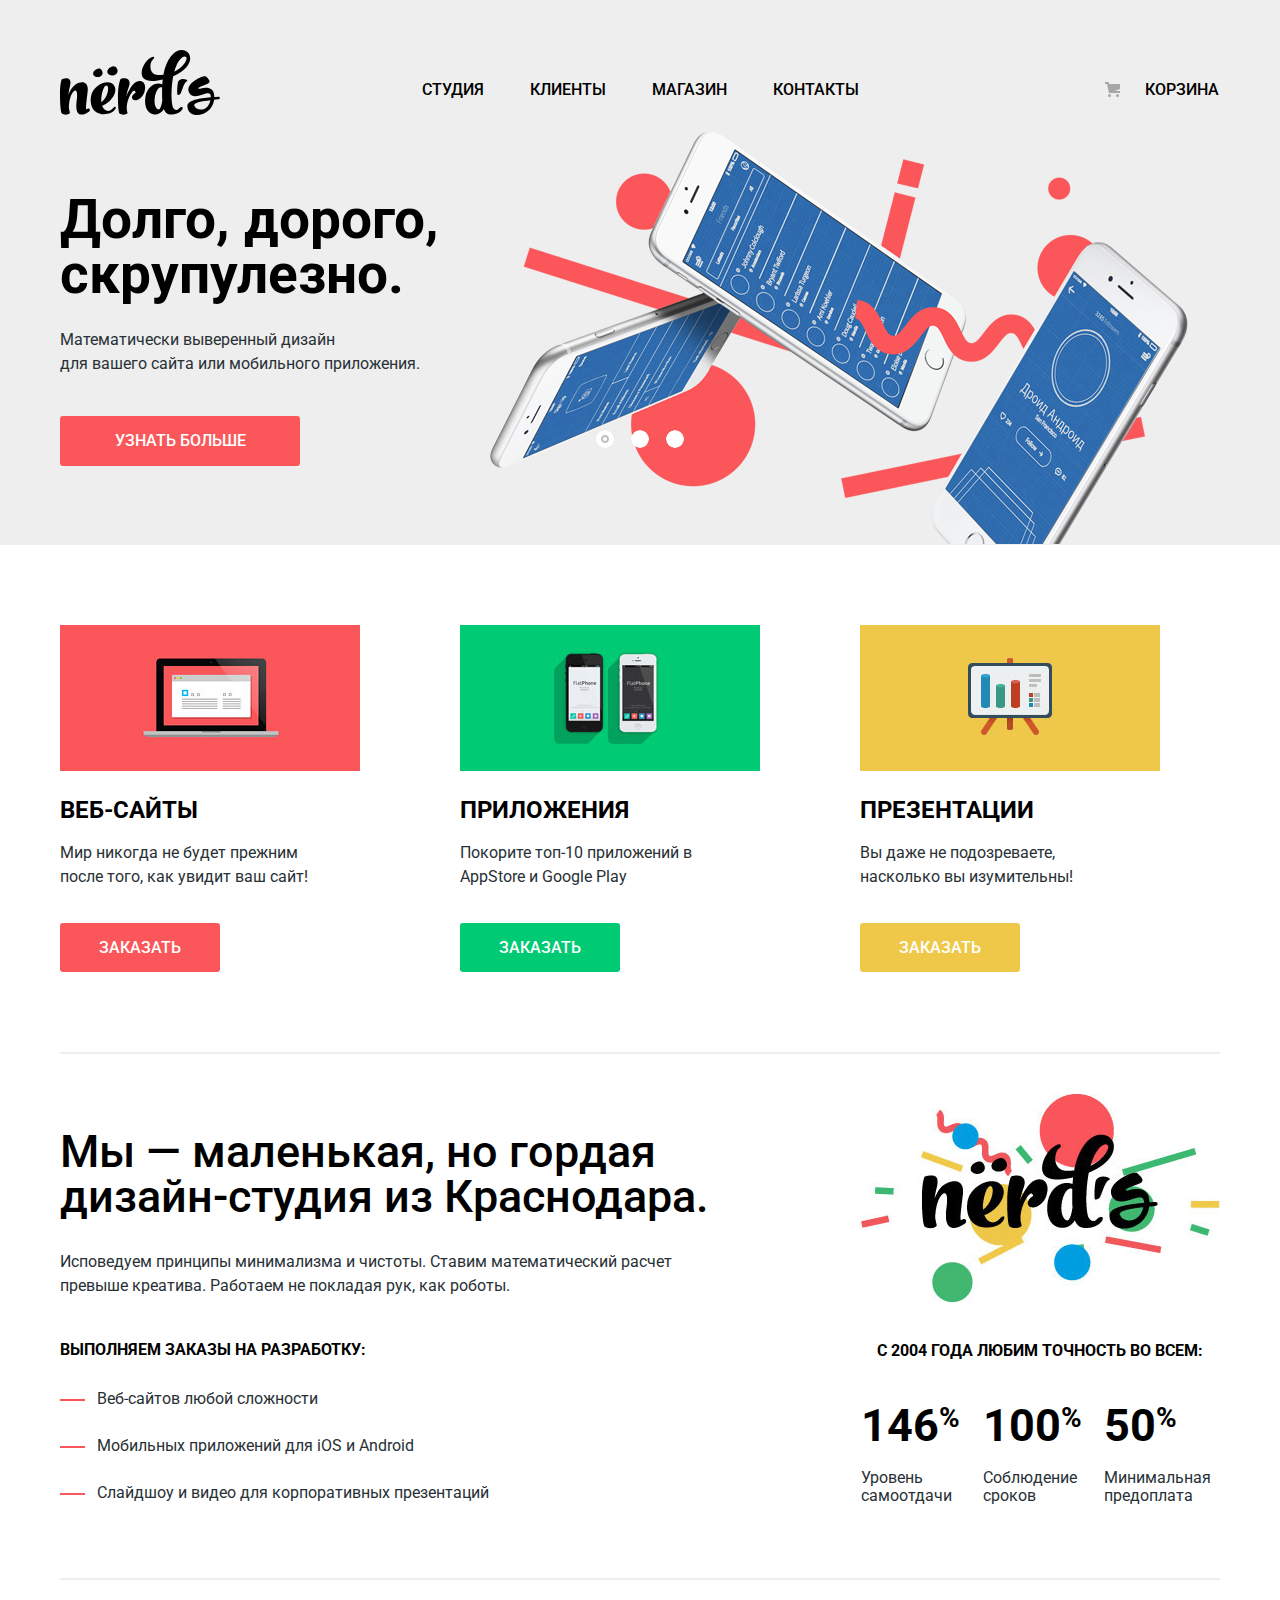
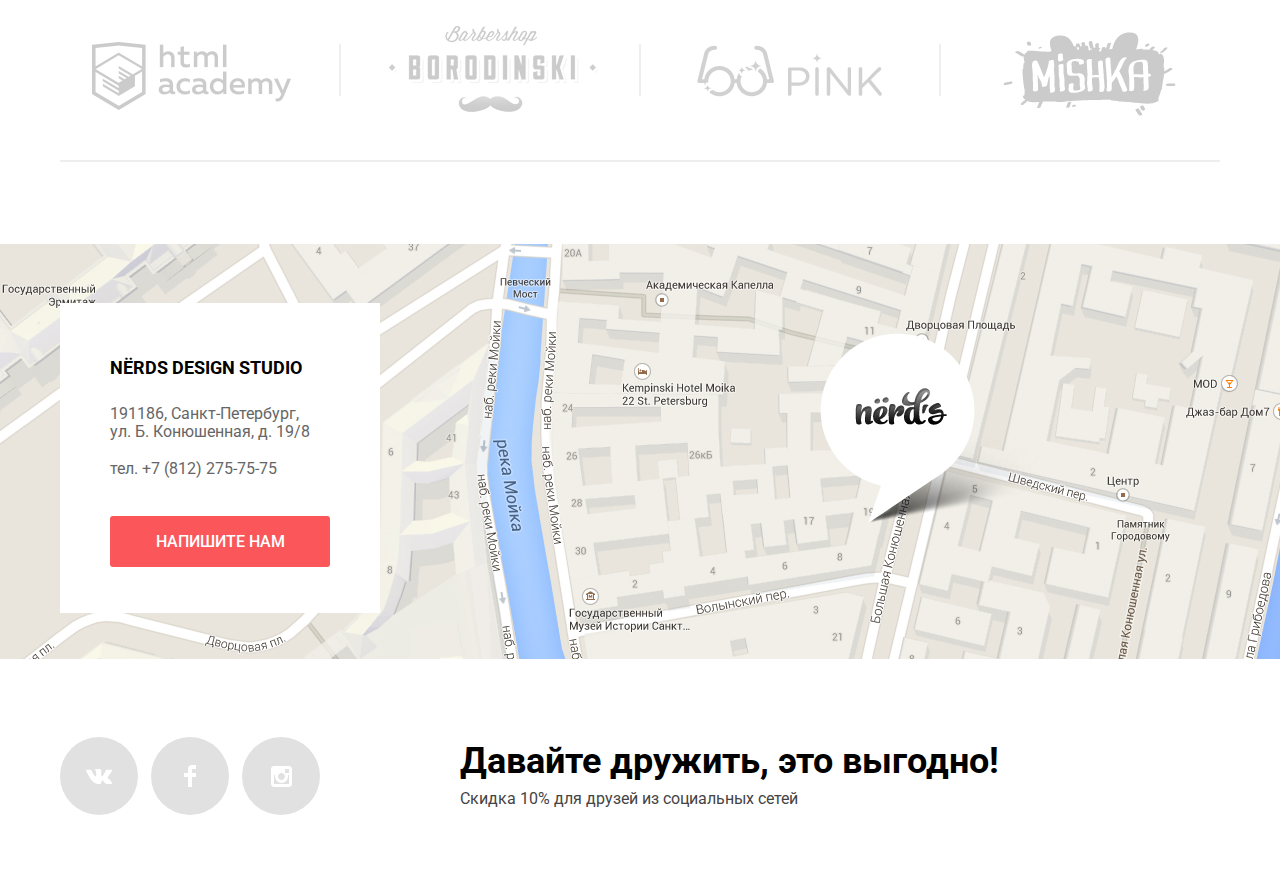
==== commit d8dc29ec: "Правки" ====
--- a/index.html
+++ b/index.html
@@ -5,7 +5,7 @@
 		<title>HTML Academy: Нёрдс</title>
 		<link href="https://fonts.googleapis.com/css?family=Roboto:400,500,700&amp;subset=cyrillic" rel="stylesheet">
 		<link rel="stylesheet" href="css/normalize.css">
-		<link href="css/style.css" rel="stylesheet">
+		<link href="css/style.min.css" rel="stylesheet">
 	</head>
 	<body>
 		<header class="main-header">
@@ -159,7 +159,7 @@
 		<footer class="main-footer first">
 			<section class="contacts">
 				<div class="footer-map">
-					<img src="img/map_contacts.jpg" width="1440" height="415" alt="Карта">
+          <iframe src="https://yandex.ru/map-widget/v1/?um=constructor%3A973f37b8e18fad8cecb287490aceb77c16fa410164eb9d74e59cbac8e528ae6a&amp;lang=ru_RU&amp;scroll=true&amp;source=constructor" width="100%" height="415" frameborder="0"></iframe>
 				</div>
 				<div class="container">
 					<div class="footer-contacts">
@@ -219,7 +219,7 @@
 			<form class="write-us-form" action="https://echo.htmlacademy.ru" method="post">
 				<p class="write-us-item">
 					<label for="write-us-name">Ваше имя:</label>
-					<input id="write-us-name" type="text" name="name" value="" placeholder="Представьтесь, пожалуйста">
+					<input id="write-us-name" type="text" name="login" value="" placeholder="Представьтесь, пожалуйста">
 				</p>
 				<p class="write-us-item">
 					<label for="write-us-mail">Ваш e-mail:</label>
@@ -234,7 +234,7 @@
 			<button class="modal-close" type="button"><span class="visually-hidden">Закрыть</span></button>
 		</section>
 
-		<script src="js/script.js"></script>
+		<script src="js/script.min.js"></script>
 
 	</body>
 </html>
--- a/css/style.min.css
+++ b/css/style.min.css
@@ -0,0 +1 @@
+.basket::before,.slider-controls label{background-repeat:no-repeat;background-position:0 0}.slide,.slider{min-height:415px}.btn:active,.button:active{box-shadow:0 3px 0 rgba(0,1,1,.1) inset}.button-contacts,.mobile a,.slide .btn,a{text-decoration:none}body,html{margin:0;padding:0;font-family:Roboto,Arial,sans-serif;font-size:16px;line-height:24px;font-weight:400;color:#283136;background-color:#fff}.button button,.slide .btn,.slider input{font-family:inherit}img{max-width:100%;height:auto}.visually-hidden:not(:focus):not(:active),input[type=checkbox].visually-hidden,input[type=radio].visually-hidden{position:absolute;width:1px;height:1px;margin:-1px;border:0;padding:0;white-space:nowrap;clip-path:inset(100%);clip:rect(0 0 0 0);overflow:hidden}.main-header{padding-top:50px;background-color:#eee}.main-navigation{display:flex;flex-direction:row;align-items:flex-start;font-size:16px;line-height:30px;font-weight:500;color:#000;text-transform:uppercase}.container h1,.slide-title{font-size:55px;line-height:55px}.logo:focus,.logo:hover{opacity:.8}.logo:active{opacity:.3}.site-navigation,.user-navigation{list-style:none;margin:0;padding:0}.site-navigation{display:flex;flex-wrap:wrap;width:660px;padding-left:179px}.user-navigation{display:flex;max-width:160px;margin-left:auto}.site-navigation-current{position:relative}.site-navigation-current:after{content:"";position:absolute;display:block;bottom:20px;left:23px;right:23px;border-bottom:2px solid #fb565a}.site-navigation a,.user-navigation a{display:block;padding:25px 23px;vertical-align:middle;color:#000}.site-navigation a[href]:focus,.site-navigation a[href]:hover,.user-navigation a[href]:focus,.user-navigation a[href]:hover{color:#fb565a}.site-navigation a[href]:active,.user-navigation a[href]:active{color:rgba(0,0,0,.3)}.user-navigation .basket{position:relative;padding-left:85px}.basket::before{content:"";position:absolute;top:31.5px;left:45px;width:15px;height:15px;background-image:url(../img/cart-icon.svg)}.container{width:1160px;margin:0 auto;padding:0 20px}.container h1{font-weight:500;color:#000;background-color:#eee;text-align:center}.slider{position:relative;width:1160px;margin:0 auto 80px}.slider input[type=radio]{position:absolute;opacity:0}.slider-controls{position:absolute;bottom:105px;left:50%;width:200px;height:10px;margin-left:-100px;text-align:center;z-index:1000}.slider-controls label{display:inline-block;margin:0 6.5px;vertical-align:top;border-radius:50%;cursor:pointer;background-image:url(../img/radio_out_slider.png);width:18px;height:18px}#btn-1:checked~.slider-controls label[for=btn-1],#btn-2:checked~.slider-controls label[for=btn-2],#btn-3:checked~.slider-controls label[for=btn-3]{background-image:url(../img/radio_in_slider.png);width:18px;height:18px;background-repeat:no-repeat;background-position:0 0}.slide{top:0;left:0;width:100%;overflow:hidden}.slide-text{width:560px;padding:62px 0;color:#283136}.slide-title{font-weight:700;color:#000;padding-bottom:10px}.button,.slide .btn{font-size:16px;line-height:18px;text-align:center;text-transform:uppercase}.button,.grey h1,.slide .btn{font-weight:500}.slide .btn{display:block;width:240px;padding:16px 0;margin-top:40px;color:#fff;background:#fb565a;border-radius:3px}.btn:focus,.btn:hover{background-color:#e74246}.btn:active{background-color:#d7373b;color:rgba(255,255,255,.3)}.slide:nth-child(1){background-image:url(../img/nerds_index_slide1.png);background-repeat:no-repeat;background-position:99% -17px}.slide:nth-child(2){background-image:url(../img/nerds_index_slide2.png);background-repeat:no-repeat;background-position:99% 10px}.slide:nth-child(3){background-image:url(../img/nerds_index_slide3.png);background-repeat:no-repeat;background-position:99% 0}.slide{display:none}#btn-1:checked~.slides .slide:nth-child(1),#btn-2:checked~.slides .slide:nth-child(2),#btn-3:checked~.slides .slide:nth-child(3){display:block}.button{display:inline-block;vertical-align:middle;color:#fff;border:none;border-radius:3px;background-color:#fb565a}.index-columns,.services{border-bottom:2px solid #eee}.button:focus,.button:hover{background-color:#e74246}.button:active{background-color:#d7373b;color:rgba(255,255,255,.3)}.filter-button,.grey{background-color:#eee}.inner{display:flex;flex-wrap:wrap}.grey{text-align:center;margin:0;padding:0;height:225px;width:100%}.grey h1{font-size:55px;line-height:55px;color:#000;padding:62px 1px 0 0;margin:0}.index-columns{display:flex;justify-content:space-between}.services{width:1160px;padding-bottom:80px}.services-list{display:flex;flex-direction:row;justify-content:flex-start;margin:0;padding:0;list-style:none}.services-item{width:300px;text-align:left}.services-item:not(.site){margin-left:100px}.services-item h3{margin:0;padding-top:170px;padding-bottom:16px;font-size:24px;line-height:30px;font-weight:700;color:#000;text-transform:uppercase}.services-item p{margin:0;padding:0 0 34px;width:260px}.site{background:url(../img/illustration1.jpg),linear-gradient(#ff595d 146px,transparent 146px);background-position:top center;background-repeat:no-repeat}.application{background:url(../img/illustration2.jpg),linear-gradient(#00ca74 146px,transparent 146px);background-position:top center;background-repeat:no-repeat}.application .button,.present .button,.site .button{display:block;width:160px;padding:15.5px 0;font-size:16px;color:#fff;text-transform:uppercase;text-align:center;text-decoration:none;border-radius:3px}.application .button{background-color:#00ca74}.application .button:focus,.application .button:hover{background-color:#00bc6c}.application .button:active{background-color:#00aa62;color:rgba(255,255,255,.3)}.present{background:url(../img/illustration3.jpg),linear-gradient(#efc849 146px,transparent 146px);background-position:top center;background-repeat:no-repeat}.present .button{background-color:#efc84a}.present .button:focus,.present .button:hover{background-color:#eab534}.present .button:active{background-color:#e5a722;color:rgba(255,255,255,.3)}.rules{width:660px;padding:0;margin-bottom:50px}.rules b{display:inline-block;font-size:45px;line-height:45px;font-weight:500;color:#000;margin:0;padding-top:75px;padding-bottom:15px}.rules-work{list-style:none;padding:0;margin:25px 0 0}.rules-work li{position:relative;padding-left:37px;padding-bottom:23px}.rules-work li::before{content:"";position:absolute;top:12px;left:0;width:25px;height:2px;background-image:url(../img/bullit.png);background-repeat:no-repeat;background-position:0 0}.partners-list li:nth-child(1),.partners-list li:nth-child(2),.partners-list li:nth-child(3),.statistic sup{position:relative}.rules p{padding-bottom:10px}.rules h4,.statistic h4{color:#000;text-transform:uppercase;padding:0;margin-top:30px}.statistic{width:360px;padding-top:40px;margin-bottom:53px}.statistic h4{text-align:center}.statistic-information{border:none;border-collapse:collapse}.statistic-information td{font-size:45px;font-weight:700;color:#000;padding-top:30px;padding-right:18px;margin:0}.statistic-information th{font-size:16px;line-height:18px;font-weight:400;color:#283136;text-align:left;margin:0;padding:30px 0 0 1px}.index-columns .partners,.partners{padding:0}.statistic sup{font-size:63%;line-height:0;vertical-align:baseline}.partners{margin:0;height:180px;width:1160px}.partners-list{list-style:none;display:flex;justify-content:space-between;margin:0;padding:0}.partners-list li:nth-child(1)::after,.partners-list li:nth-child(2)::after,.partners-list li:nth-child(3)::after{content:"";position:absolute;width:2px;height:52px;background-color:#efefef;right:-21px;top:64px}.partners-item a{list-style:none;opacity:.2}.partners-item a:focus,.partners-item a:hover{opacity:1}.partners-item a:active{opacity:.1}.filters{width:260px;padding:56px 0 0;margin:0}.filter{padding:0;margin:0}.range-filter{width:260px;margin:0;padding:33px 0 55px}.range-controls{position:relative;height:41px;padding-top:39px;padding-right:20px;padding-left:20px;margin-bottom:15px;border-radius:5px;background:#f1f1f1}.range-controls .scale{height:2px;background:#d7dcde}.range-controls .bar{width:70%;height:2px;background:#00ca74}.range-controls .toggle{position:absolute;top:30px;left:0;width:4px;height:4px;cursor:pointer;border:8px solid #fff;border-radius:50%;background:#ababab;box-shadow:0 2px 1px 0 #cfcfcf}.button-contacts:active,.filter-button:active,.pagination-list a:active[href],.social-button:active{box-shadow:0 3px 0 rgba(0,1,1,.1) inset}.range-controls .toggle-min{left:19px}.range-controls .toggle-max{left:160px}.price-controls{font-size:0}.price-controls label{font-size:16px;display:inline-block;width:50%;text-transform:uppercase}.max-price{text-align:right}.price-controls input{font-family:Roboto,Arial,sans-serif;font-size:16px;width:60px;margin-left:10px;padding:8px 10px;text-align:center;color:#283136;border:none;border-radius:5px;background:#f1f1f1}.filter button,.filter input,.modal h2,.sorting button,.write-us-form button,.write-us-form input,.write-us-item-text textarea{font-family:inherit}.filter fieldset{border:none;padding:0;margin:0}.filter legend{font-size:18px;line-height:30px;font-weight:700;text-transform:uppercase;margin:0;padding:0 0 15px}.filter .filter-option{list-style:none;font-size:16px;font-weight:400;line-height:20px;margin:0;padding:0 0 25px}.filter-input{font:inherit;color:#283136}.filter label:hover{color:#000}.filter-input:disabled+label{color:rgba(40,49,54,.3)}.filter-option li{padding:0 0 20px;margin:0}.filter-option input[type=checkbox],.filter-option input[type=radio]{display:none}.filter-option label{position:relative;padding-left:35px}.filter-option input[type=radio]+label::before{content:"";position:absolute;display:block;padding:0;margin:0;vertical-align:top;cursor:pointer;background-image:url(../img/radio_off.svg);width:25px;height:25px;background-repeat:no-repeat;background-position:0 0;opacity:.4}.filter-option input[type=radio]:checked+label::before{content:"";position:absolute;display:block;padding:0;margin:0;vertical-align:top;cursor:pointer;background-image:url(../img/radio_on.svg);width:25px;height:25px;background-repeat:no-repeat;background-position:0 0;opacity:.4}.filter-option input[type=checkbox]+label::before,.filter-option input[type=checkbox]:checked+label::before{content:"";position:absolute;display:block;padding:0;margin:0;vertical-align:top;cursor:pointer;width:27px;height:23px;opacity:.4;background-repeat:no-repeat;background-position:0 0}.filter-option input[type=checkbox]+label::before{background-image:url(../img/checkbox-off.svg)}.filter-option input[type=checkbox]:checked+label::before{background-image:url(../img/checkbox-on.svg)}.filter-option input[type=checkbox]:disabled+label::before,.filter-option input[type=radio]:disabled+label::before{opacity:.1}.filter-option input[type=checkbox]+label:hover::before,.filter-option input[type=checkbox]:checked+label:hover::before,.filter-option input[type=radio]+label:hover::before,.filter-option input[type=radio]:checked+label:hover::before{opacity:1}.filter-option input[type=checkbox]:disabled+label:hover::before,.filter-option input[type=radio]:disabled+label:hover::before{opacity:.1;cursor:default}.filter button{outline:0}.filter-button{display:inline-block;width:260px;height:50px;color:#000;font-size:16px;line-height:18px;font-weight:500;text-align:center;vertical-align:middle;padding:5px 0 0;margin:5px 0 0;border:none}.filter-button:focus,.filter-button:hover{background-color:#dfdfdf}.filter-button:active{background-color:#d5d5d5;color:rgba(0,0,0,.3);outline:0}.sorting{display:flex;flex-direction:row;padding:0 0 30px;margin:0}.sorting button{border:none;background-color:transparent;margin-top:5px;opacity:.12;outline:0}.sorting-down{background-image:url(../img/icon_down_dir.svg);background-position:0 0;background-repeat:no-repeat;margin-left:20px}.sorting-up{background-image:url(../img/icon_up_dir.svg);background-position:0 0;background-repeat:no-repeat;margin-left:16px}.sorting-down:focus,.sorting-down:hover,.sorting-up:focus,.sorting-up:hover{opacity:.6}.sorting-down.sorting-current,.sorting-down:active,.sorting-up:active{opacity:1}.sorting b{font-size:18px;line-height:18px;font-weight:700;color:#000;text-transform:uppercase;margin-right:265px}.sorting a{display:inline-block;font-size:14px;line-height:18px;font-weight:400;color:rgba(0,0,0,.3);text-transform:uppercase;margin-right:26px}@media screen and (-ms-high-contrast:active),(-ms-high-contrast:none){.sorting a{letter-spacing:-.02em}}.sorting a.sorting-current,.sorting-current{color:rgba(0,0,0,1)}.sorting a[href]:focus,.sorting a[href]:hover{color:rgba(0,0,0,.6)}.catalog-buy-item a,.sorting a[href]:active{color:#000}.catalog{display:flex;flex-direction:column;width:760px;padding:58px 0 0;margin:0 0 0 auto}.catalog-list{list-style:none;display:flex;flex-wrap:wrap;justify-content:space-between;align-items:stretch;padding:0;margin:0}.catalog-item{position:relative;width:360px;margin:27px 0 0;padding:0}.catalog-item:nth-child(odd){margin-right:20px}.catalog-item span{position:absolute;width:360px;height:40px;background-image:url(../img/browser.svg);background-position:0 0;background-repeat:no-repeat;left:0;top:0;opacity:.12}.catalog-item img{padding:40px 0 0;height:576px;margin:0}.catalog-buy-item{display:none;position:absolute;min-height:231px;background-color:#eee;text-align:center;bottom:6px;left:0;right:0}.catalog-item:hover .catalog-buy-item{display:block;opacity:1}.catalog-item:hover span{opacity:1}.catalog-buy-item h3{font-size:18px;line-height:30px;font-weight:700;color:#000;padding:0;margin:26px 0 0;text-transform:uppercase}.catalog-buy-item p{font-size:16px;line-height:18px;font-weight:400;margin:13px auto 0;padding:0;width:200px}.catalog-buy-item .button-price,.pagination-list a{font-size:16px;font-weight:500;text-align:center;vertical-align:middle}.catalog-buy-item .button-price{display:inline-block;width:200px;height:32px;line-height:18px;border:none;background-color:#fb565a;border-radius:3px;color:#fff;margin-top:31px;padding-top:20px}.pagination-list{list-style:none;display:flex;flex-direction:row;width:460px;padding:54px 0 0;margin:0}.pagination-list li{padding:0;margin:0 10px 0 0}.pagination-list .next a{padding:0 80px}.pagination-list a{display:inline-block;height:50px;min-width:25px;color:#000;background-color:#eee;border-radius:3px;padding:0 12.5px;line-height:50px;text-transform:uppercase}.pagination-list a:focus[href],.pagination-list a:hover[href]{background-color:#dfdfdf}.pagination-list a:active[href]{background-color:#d5d5d5}.pagination-item-current a{background-color:#fff;height:44px;min-width:19px;border:3px solid #dbdbdb}.main-footer .container{position:relative}.footer-social{text-align:left;width:260px}.footer-social ul{display:flex;flex-wrap:wrap;flex-direction:row;justify-content:flex-start;align-items:flex-end;width:300px;list-style:none;padding:60px 0 0;margin:0 auto}.footer-social li{margin-right:13px}.social{display:flex;flex-direction:row;justify-content:flex-start;align-items:center;padding-bottom:70px}.social-button{display:flex;align-items:center;justify-content:center;background-color:#e1e1e1;color:#fff;height:78px;width:78px;border-radius:50%}.social-button:focus,.social-button:hover{background-color:#e74246}.social-button:active{background-color:#d7373b}.social-button:active svg{opacity:.3}.footer-map{display:block;margin-left:auto;margin-right:auto;margin-top:60px;background-image:url(../img/map_contacts.jpg);background-repeat:no-repeat;background-position:0 0}.footer-map iframe{width:100%}.footer-contacts{position:absolute;width:320px;min-height:310px;left:20px;top:-363px;background-color:#fff}.footer-contacts b{display:block;font-size:18px;line-height:30px;font-weight:700;color:#000;text-transform:uppercase;padding:50px 50px 20px}.footer-contacts p{font-size:16px;line-height:18px;font-weight:400;padding-top:2px;padding-bottom:17px;padding-left:50px;margin:0;color:#666}.first{padding-top:22px}.mobile a{color:#666}.button-contacts{display:block;width:220px;padding:16.5px 0;margin-left:50px;margin-top:21px;margin-bottom:43px;font-size:16px;color:#fff;text-transform:uppercase;text-align:center;background:#fb565a;border-radius:3px}.button-contacts:focus,.button-contacts:hover{background-color:#e74246}.button-contacts:active{background-color:#d7373b;color:rgba(255,255,255,.3)}.modal,.modal-close{background-color:#fff}.footer-social-slogan{width:760px;padding-left:140px;padding-top:7px;text-align:left}.footer-social-slogan b{display:block;font-size:36px;line-height:36px;font-weight:700;color:#000;margin-top:70px}.footer-social-slogan p{font-size:16px;line-height:22px;color:#444;margin-top:9px}@keyframes bounce{0%{transform:translateY(-2000px)}70%{transform:translateY(30px)}90%{transform:translateY(-10px)}100%{transform:translateY(0)}}@keyframes shake{0%,100%{transform:translateX(0)}10%,30%,50%,70%,90%{transform:translateX(-10px)}20%,40%,60%,80%{transform:translateX(10px)}}.modal{position:fixed;color:#000;box-shadow:0 30px 50px rgba(0,0,0,.7);z-index:2000}.modal-write-us{bottom:180px;left:50%;margin-left:-480px;width:760px;padding:68px 100px 83px;display:none}.modal h2{font-size:45px;line-height:45px;font-weight:500;margin:0 0 41px;padding:0}.modal-close{position:absolute;top:78px;right:90px;width:21px;height:21px;font-size:0;background-image:url(../img/close_cross.svg);background-position:0 0;background-repeat:no-repeat;opacity:.3;border:0;cursor:pointer;outline:0}.modal-close:focus,.modal-close:hover{opacity:1}.modal-close:active{opacity:.1}.write-us-form{display:flex;flex-wrap:wrap;justify-content:space-between}.write-us-item{width:360px;margin:0 0 35px}.write-us-item-text{width:760px;margin:0 0 35px}.write-us-item label,.write-us-item-text label{display:block;font-size:16px;line-height:18px;font-weight:700;margin-bottom:8px}.write-us-form input{box-sizing:border-box;width:360px;padding:14px;margin:0}.write-us-form textarea{box-sizing:border-box;width:760px;padding:11px 14px 12px;margin:0}.write-us-form .button{display:block;width:260px;font-family:inherit;padding:16px 0;outline:0;background:#fb565a;cursor:pointer;margin-top:8px}.write-us-form .button:focus,.write-us-form .button:hover{background-color:#e74246}.write-us-form .button:active{background-color:#d7373b;color:rgba(255,255,255,.3);box-shadow:0 3px 0 rgba(0,1,1,.1) inset}.write-us-item input,.write-us-item-text textarea{font-size:16px;line-height:18px;font-weight:400;background-color:transparent;border:2px solid #d7dcde;border-radius:3px;outline:0}.write-us-item input:hover,.write-us-item-text textarea:hover{border-color:#b4b9bb}.write-us-item input:focus,.write-us-item-text textarea:focus{border-color:#444}.modal-write-us input:invalid,.modal-write-us textarea:invalid{border-color:#e74246}.modal-write-us input:invalid::-webkit-input-placeholder,.modal-write-us textarea:invalid::-webkit-input-placeholder{color:#e74246;opacity:1}.modal-write-us input:invalid::-moz-placeholder,.modal-write-us textarea:invalid::-moz-placeholder{color:#e74246;opacity:1}.modal-write-us input:invalid:-ms-placeholder,.modal-write-us textarea:invalid:-ms-placeholder{color:#e74246;opacity:1}.modal-write-us input:invalid::placeholder,.modal-write-us textarea:invalid::placeholder{color:#e74246;opacity:1}.modal-show{display:block;animation:bounce .6s}.modal-error{animation:shake .6s}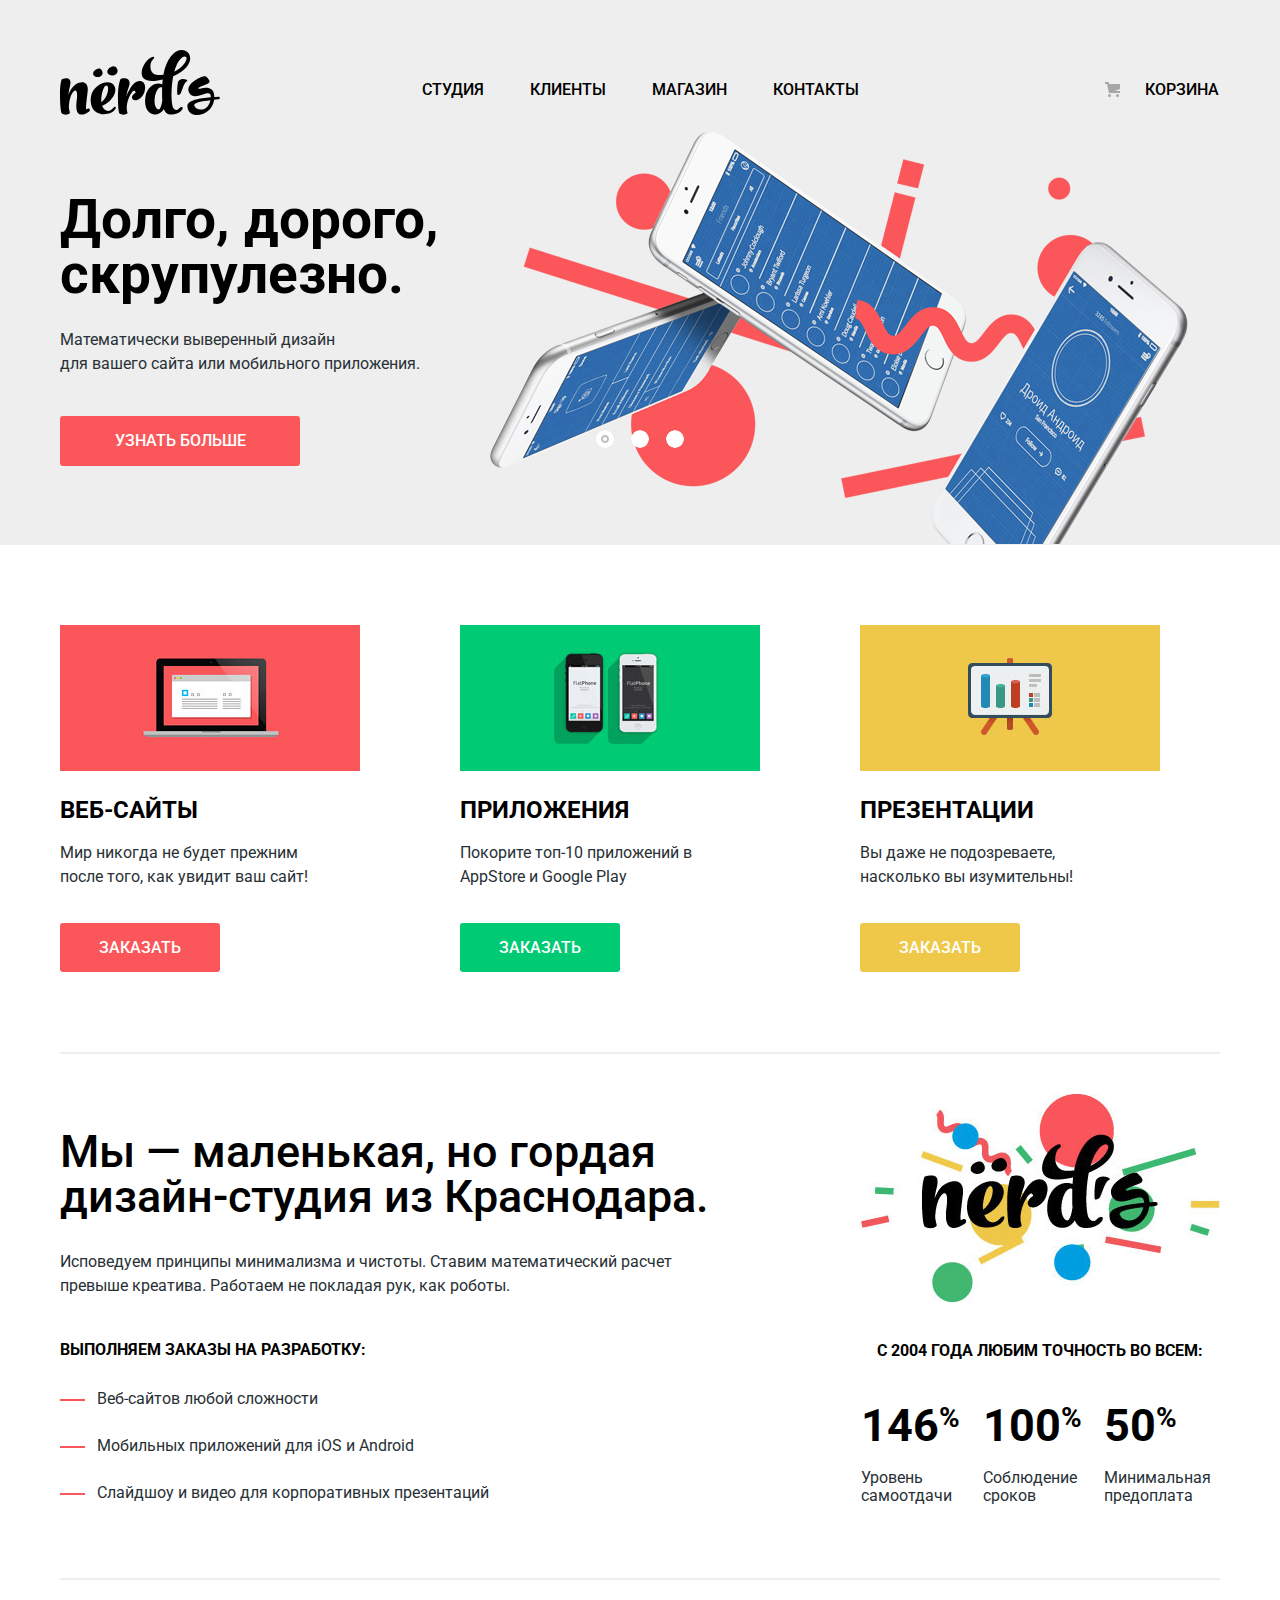
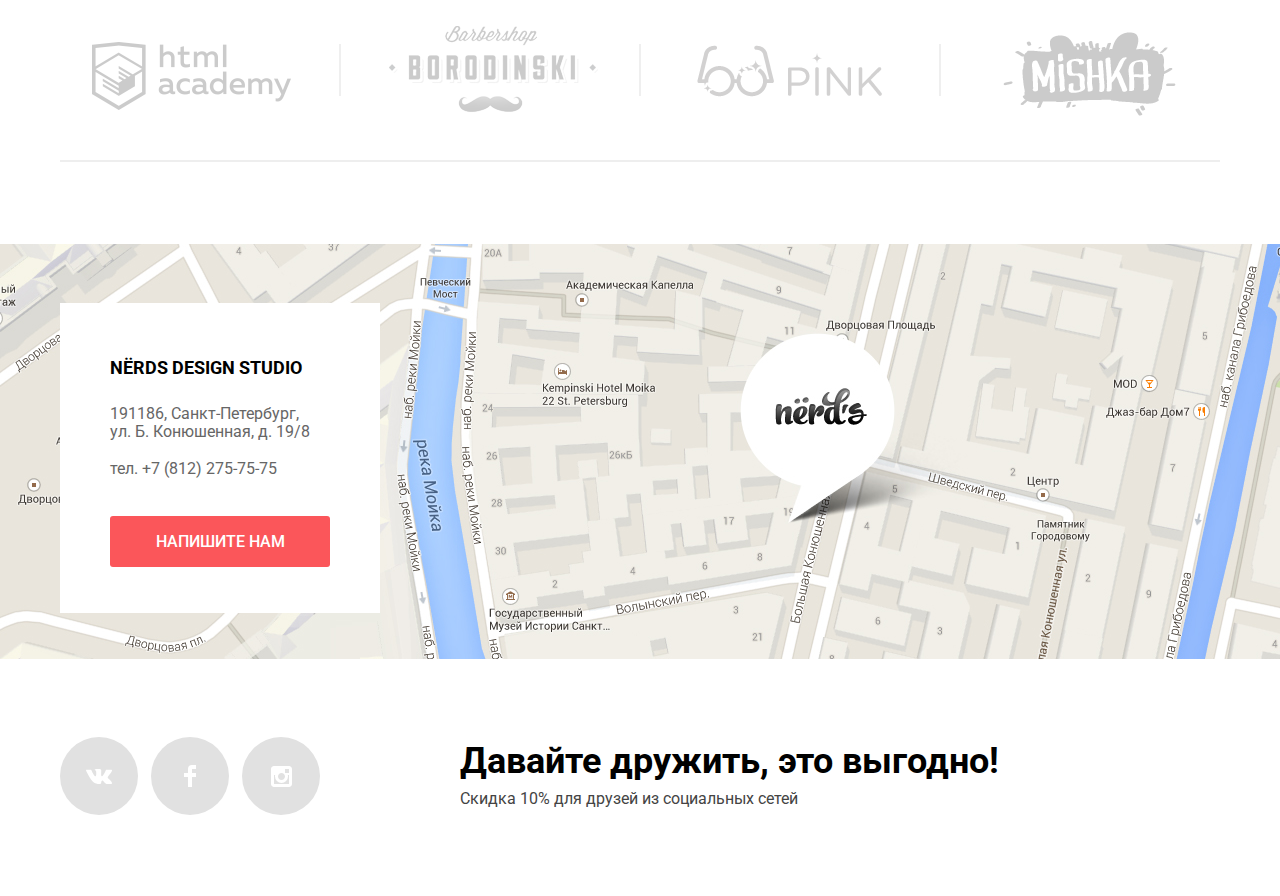
==== commit 39d287c3: "+" ====
--- a/index.html
+++ b/index.html
@@ -159,7 +159,7 @@
 		<footer class="main-footer first">
 			<section class="contacts">
 				<div class="footer-map">
-          <iframe src="https://yandex.ru/map-widget/v1/?um=constructor%3A973f37b8e18fad8cecb287490aceb77c16fa410164eb9d74e59cbac8e528ae6a&amp;lang=ru_RU&amp;scroll=true&amp;source=constructor" width="100%" height="415" frameborder="0"></iframe>
+          <iframe src="https://yandex.ru/map-widget/v1/?um=constructor%3A973f37b8e18fad8cecb287490aceb77c16fa410164eb9d74e59cbac8e528ae6a&amp;lang=ru_RU&amp;scroll=true&amp;source=constructor" width="1440" height="415"></iframe>
 				</div>
 				<div class="container">
 					<div class="footer-contacts">
--- a/css/style.min.css
+++ b/css/style.min.css
@@ -1 +1 @@
-.basket::before,.slider-controls label{background-repeat:no-repeat;background-position:0 0}.slide,.slider{min-height:415px}.btn:active,.button:active{box-shadow:0 3px 0 rgba(0,1,1,.1) inset}.button-contacts,.mobile a,.slide .btn,a{text-decoration:none}body,html{margin:0;padding:0;font-family:Roboto,Arial,sans-serif;font-size:16px;line-height:24px;font-weight:400;color:#283136;background-color:#fff}.button button,.slide .btn,.slider input{font-family:inherit}img{max-width:100%;height:auto}.visually-hidden:not(:focus):not(:active),input[type=checkbox].visually-hidden,input[type=radio].visually-hidden{position:absolute;width:1px;height:1px;margin:-1px;border:0;padding:0;white-space:nowrap;clip-path:inset(100%);clip:rect(0 0 0 0);overflow:hidden}.main-header{padding-top:50px;background-color:#eee}.main-navigation{display:flex;flex-direction:row;align-items:flex-start;font-size:16px;line-height:30px;font-weight:500;color:#000;text-transform:uppercase}.container h1,.slide-title{font-size:55px;line-height:55px}.logo:focus,.logo:hover{opacity:.8}.logo:active{opacity:.3}.site-navigation,.user-navigation{list-style:none;margin:0;padding:0}.site-navigation{display:flex;flex-wrap:wrap;width:660px;padding-left:179px}.user-navigation{display:flex;max-width:160px;margin-left:auto}.site-navigation-current{position:relative}.site-navigation-current:after{content:"";position:absolute;display:block;bottom:20px;left:23px;right:23px;border-bottom:2px solid #fb565a}.site-navigation a,.user-navigation a{display:block;padding:25px 23px;vertical-align:middle;color:#000}.site-navigation a[href]:focus,.site-navigation a[href]:hover,.user-navigation a[href]:focus,.user-navigation a[href]:hover{color:#fb565a}.site-navigation a[href]:active,.user-navigation a[href]:active{color:rgba(0,0,0,.3)}.user-navigation .basket{position:relative;padding-left:85px}.basket::before{content:"";position:absolute;top:31.5px;left:45px;width:15px;height:15px;background-image:url(../img/cart-icon.svg)}.container{width:1160px;margin:0 auto;padding:0 20px}.container h1{font-weight:500;color:#000;background-color:#eee;text-align:center}.slider{position:relative;width:1160px;margin:0 auto 80px}.slider input[type=radio]{position:absolute;opacity:0}.slider-controls{position:absolute;bottom:105px;left:50%;width:200px;height:10px;margin-left:-100px;text-align:center;z-index:1000}.slider-controls label{display:inline-block;margin:0 6.5px;vertical-align:top;border-radius:50%;cursor:pointer;background-image:url(../img/radio_out_slider.png);width:18px;height:18px}#btn-1:checked~.slider-controls label[for=btn-1],#btn-2:checked~.slider-controls label[for=btn-2],#btn-3:checked~.slider-controls label[for=btn-3]{background-image:url(../img/radio_in_slider.png);width:18px;height:18px;background-repeat:no-repeat;background-position:0 0}.slide{top:0;left:0;width:100%;overflow:hidden}.slide-text{width:560px;padding:62px 0;color:#283136}.slide-title{font-weight:700;color:#000;padding-bottom:10px}.button,.slide .btn{font-size:16px;line-height:18px;text-align:center;text-transform:uppercase}.button,.grey h1,.slide .btn{font-weight:500}.slide .btn{display:block;width:240px;padding:16px 0;margin-top:40px;color:#fff;background:#fb565a;border-radius:3px}.btn:focus,.btn:hover{background-color:#e74246}.btn:active{background-color:#d7373b;color:rgba(255,255,255,.3)}.slide:nth-child(1){background-image:url(../img/nerds_index_slide1.png);background-repeat:no-repeat;background-position:99% -17px}.slide:nth-child(2){background-image:url(../img/nerds_index_slide2.png);background-repeat:no-repeat;background-position:99% 10px}.slide:nth-child(3){background-image:url(../img/nerds_index_slide3.png);background-repeat:no-repeat;background-position:99% 0}.slide{display:none}#btn-1:checked~.slides .slide:nth-child(1),#btn-2:checked~.slides .slide:nth-child(2),#btn-3:checked~.slides .slide:nth-child(3){display:block}.button{display:inline-block;vertical-align:middle;color:#fff;border:none;border-radius:3px;background-color:#fb565a}.index-columns,.services{border-bottom:2px solid #eee}.button:focus,.button:hover{background-color:#e74246}.button:active{background-color:#d7373b;color:rgba(255,255,255,.3)}.filter-button,.grey{background-color:#eee}.inner{display:flex;flex-wrap:wrap}.grey{text-align:center;margin:0;padding:0;height:225px;width:100%}.grey h1{font-size:55px;line-height:55px;color:#000;padding:62px 1px 0 0;margin:0}.index-columns{display:flex;justify-content:space-between}.services{width:1160px;padding-bottom:80px}.services-list{display:flex;flex-direction:row;justify-content:flex-start;margin:0;padding:0;list-style:none}.services-item{width:300px;text-align:left}.services-item:not(.site){margin-left:100px}.services-item h3{margin:0;padding-top:170px;padding-bottom:16px;font-size:24px;line-height:30px;font-weight:700;color:#000;text-transform:uppercase}.services-item p{margin:0;padding:0 0 34px;width:260px}.site{background:url(../img/illustration1.jpg),linear-gradient(#ff595d 146px,transparent 146px);background-position:top center;background-repeat:no-repeat}.application{background:url(../img/illustration2.jpg),linear-gradient(#00ca74 146px,transparent 146px);background-position:top center;background-repeat:no-repeat}.application .button,.present .button,.site .button{display:block;width:160px;padding:15.5px 0;font-size:16px;color:#fff;text-transform:uppercase;text-align:center;text-decoration:none;border-radius:3px}.application .button{background-color:#00ca74}.application .button:focus,.application .button:hover{background-color:#00bc6c}.application .button:active{background-color:#00aa62;color:rgba(255,255,255,.3)}.present{background:url(../img/illustration3.jpg),linear-gradient(#efc849 146px,transparent 146px);background-position:top center;background-repeat:no-repeat}.present .button{background-color:#efc84a}.present .button:focus,.present .button:hover{background-color:#eab534}.present .button:active{background-color:#e5a722;color:rgba(255,255,255,.3)}.rules{width:660px;padding:0;margin-bottom:50px}.rules b{display:inline-block;font-size:45px;line-height:45px;font-weight:500;color:#000;margin:0;padding-top:75px;padding-bottom:15px}.rules-work{list-style:none;padding:0;margin:25px 0 0}.rules-work li{position:relative;padding-left:37px;padding-bottom:23px}.rules-work li::before{content:"";position:absolute;top:12px;left:0;width:25px;height:2px;background-image:url(../img/bullit.png);background-repeat:no-repeat;background-position:0 0}.partners-list li:nth-child(1),.partners-list li:nth-child(2),.partners-list li:nth-child(3),.statistic sup{position:relative}.rules p{padding-bottom:10px}.rules h4,.statistic h4{color:#000;text-transform:uppercase;padding:0;margin-top:30px}.statistic{width:360px;padding-top:40px;margin-bottom:53px}.statistic h4{text-align:center}.statistic-information{border:none;border-collapse:collapse}.statistic-information td{font-size:45px;font-weight:700;color:#000;padding-top:30px;padding-right:18px;margin:0}.statistic-information th{font-size:16px;line-height:18px;font-weight:400;color:#283136;text-align:left;margin:0;padding:30px 0 0 1px}.index-columns .partners,.partners{padding:0}.statistic sup{font-size:63%;line-height:0;vertical-align:baseline}.partners{margin:0;height:180px;width:1160px}.partners-list{list-style:none;display:flex;justify-content:space-between;margin:0;padding:0}.partners-list li:nth-child(1)::after,.partners-list li:nth-child(2)::after,.partners-list li:nth-child(3)::after{content:"";position:absolute;width:2px;height:52px;background-color:#efefef;right:-21px;top:64px}.partners-item a{list-style:none;opacity:.2}.partners-item a:focus,.partners-item a:hover{opacity:1}.partners-item a:active{opacity:.1}.filters{width:260px;padding:56px 0 0;margin:0}.filter{padding:0;margin:0}.range-filter{width:260px;margin:0;padding:33px 0 55px}.range-controls{position:relative;height:41px;padding-top:39px;padding-right:20px;padding-left:20px;margin-bottom:15px;border-radius:5px;background:#f1f1f1}.range-controls .scale{height:2px;background:#d7dcde}.range-controls .bar{width:70%;height:2px;background:#00ca74}.range-controls .toggle{position:absolute;top:30px;left:0;width:4px;height:4px;cursor:pointer;border:8px solid #fff;border-radius:50%;background:#ababab;box-shadow:0 2px 1px 0 #cfcfcf}.button-contacts:active,.filter-button:active,.pagination-list a:active[href],.social-button:active{box-shadow:0 3px 0 rgba(0,1,1,.1) inset}.range-controls .toggle-min{left:19px}.range-controls .toggle-max{left:160px}.price-controls{font-size:0}.price-controls label{font-size:16px;display:inline-block;width:50%;text-transform:uppercase}.max-price{text-align:right}.price-controls input{font-family:Roboto,Arial,sans-serif;font-size:16px;width:60px;margin-left:10px;padding:8px 10px;text-align:center;color:#283136;border:none;border-radius:5px;background:#f1f1f1}.filter button,.filter input,.modal h2,.sorting button,.write-us-form button,.write-us-form input,.write-us-item-text textarea{font-family:inherit}.filter fieldset{border:none;padding:0;margin:0}.filter legend{font-size:18px;line-height:30px;font-weight:700;text-transform:uppercase;margin:0;padding:0 0 15px}.filter .filter-option{list-style:none;font-size:16px;font-weight:400;line-height:20px;margin:0;padding:0 0 25px}.filter-input{font:inherit;color:#283136}.filter label:hover{color:#000}.filter-input:disabled+label{color:rgba(40,49,54,.3)}.filter-option li{padding:0 0 20px;margin:0}.filter-option input[type=checkbox],.filter-option input[type=radio]{display:none}.filter-option label{position:relative;padding-left:35px}.filter-option input[type=radio]+label::before{content:"";position:absolute;display:block;padding:0;margin:0;vertical-align:top;cursor:pointer;background-image:url(../img/radio_off.svg);width:25px;height:25px;background-repeat:no-repeat;background-position:0 0;opacity:.4}.filter-option input[type=radio]:checked+label::before{content:"";position:absolute;display:block;padding:0;margin:0;vertical-align:top;cursor:pointer;background-image:url(../img/radio_on.svg);width:25px;height:25px;background-repeat:no-repeat;background-position:0 0;opacity:.4}.filter-option input[type=checkbox]+label::before,.filter-option input[type=checkbox]:checked+label::before{content:"";position:absolute;display:block;padding:0;margin:0;vertical-align:top;cursor:pointer;width:27px;height:23px;opacity:.4;background-repeat:no-repeat;background-position:0 0}.filter-option input[type=checkbox]+label::before{background-image:url(../img/checkbox-off.svg)}.filter-option input[type=checkbox]:checked+label::before{background-image:url(../img/checkbox-on.svg)}.filter-option input[type=checkbox]:disabled+label::before,.filter-option input[type=radio]:disabled+label::before{opacity:.1}.filter-option input[type=checkbox]+label:hover::before,.filter-option input[type=checkbox]:checked+label:hover::before,.filter-option input[type=radio]+label:hover::before,.filter-option input[type=radio]:checked+label:hover::before{opacity:1}.filter-option input[type=checkbox]:disabled+label:hover::before,.filter-option input[type=radio]:disabled+label:hover::before{opacity:.1;cursor:default}.filter button{outline:0}.filter-button{display:inline-block;width:260px;height:50px;color:#000;font-size:16px;line-height:18px;font-weight:500;text-align:center;vertical-align:middle;padding:5px 0 0;margin:5px 0 0;border:none}.filter-button:focus,.filter-button:hover{background-color:#dfdfdf}.filter-button:active{background-color:#d5d5d5;color:rgba(0,0,0,.3);outline:0}.sorting{display:flex;flex-direction:row;padding:0 0 30px;margin:0}.sorting button{border:none;background-color:transparent;margin-top:5px;opacity:.12;outline:0}.sorting-down{background-image:url(../img/icon_down_dir.svg);background-position:0 0;background-repeat:no-repeat;margin-left:20px}.sorting-up{background-image:url(../img/icon_up_dir.svg);background-position:0 0;background-repeat:no-repeat;margin-left:16px}.sorting-down:focus,.sorting-down:hover,.sorting-up:focus,.sorting-up:hover{opacity:.6}.sorting-down.sorting-current,.sorting-down:active,.sorting-up:active{opacity:1}.sorting b{font-size:18px;line-height:18px;font-weight:700;color:#000;text-transform:uppercase;margin-right:265px}.sorting a{display:inline-block;font-size:14px;line-height:18px;font-weight:400;color:rgba(0,0,0,.3);text-transform:uppercase;margin-right:26px}@media screen and (-ms-high-contrast:active),(-ms-high-contrast:none){.sorting a{letter-spacing:-.02em}}.sorting a.sorting-current,.sorting-current{color:rgba(0,0,0,1)}.sorting a[href]:focus,.sorting a[href]:hover{color:rgba(0,0,0,.6)}.catalog-buy-item a,.sorting a[href]:active{color:#000}.catalog{display:flex;flex-direction:column;width:760px;padding:58px 0 0;margin:0 0 0 auto}.catalog-list{list-style:none;display:flex;flex-wrap:wrap;justify-content:space-between;align-items:stretch;padding:0;margin:0}.catalog-item{position:relative;width:360px;margin:27px 0 0;padding:0}.catalog-item:nth-child(odd){margin-right:20px}.catalog-item span{position:absolute;width:360px;height:40px;background-image:url(../img/browser.svg);background-position:0 0;background-repeat:no-repeat;left:0;top:0;opacity:.12}.catalog-item img{padding:40px 0 0;height:576px;margin:0}.catalog-buy-item{display:none;position:absolute;min-height:231px;background-color:#eee;text-align:center;bottom:6px;left:0;right:0}.catalog-item:hover .catalog-buy-item{display:block;opacity:1}.catalog-item:hover span{opacity:1}.catalog-buy-item h3{font-size:18px;line-height:30px;font-weight:700;color:#000;padding:0;margin:26px 0 0;text-transform:uppercase}.catalog-buy-item p{font-size:16px;line-height:18px;font-weight:400;margin:13px auto 0;padding:0;width:200px}.catalog-buy-item .button-price,.pagination-list a{font-size:16px;font-weight:500;text-align:center;vertical-align:middle}.catalog-buy-item .button-price{display:inline-block;width:200px;height:32px;line-height:18px;border:none;background-color:#fb565a;border-radius:3px;color:#fff;margin-top:31px;padding-top:20px}.pagination-list{list-style:none;display:flex;flex-direction:row;width:460px;padding:54px 0 0;margin:0}.pagination-list li{padding:0;margin:0 10px 0 0}.pagination-list .next a{padding:0 80px}.pagination-list a{display:inline-block;height:50px;min-width:25px;color:#000;background-color:#eee;border-radius:3px;padding:0 12.5px;line-height:50px;text-transform:uppercase}.pagination-list a:focus[href],.pagination-list a:hover[href]{background-color:#dfdfdf}.pagination-list a:active[href]{background-color:#d5d5d5}.pagination-item-current a{background-color:#fff;height:44px;min-width:19px;border:3px solid #dbdbdb}.main-footer .container{position:relative}.footer-social{text-align:left;width:260px}.footer-social ul{display:flex;flex-wrap:wrap;flex-direction:row;justify-content:flex-start;align-items:flex-end;width:300px;list-style:none;padding:60px 0 0;margin:0 auto}.footer-social li{margin-right:13px}.social{display:flex;flex-direction:row;justify-content:flex-start;align-items:center;padding-bottom:70px}.social-button{display:flex;align-items:center;justify-content:center;background-color:#e1e1e1;color:#fff;height:78px;width:78px;border-radius:50%}.social-button:focus,.social-button:hover{background-color:#e74246}.social-button:active{background-color:#d7373b}.social-button:active svg{opacity:.3}.footer-map{display:block;margin-left:auto;margin-right:auto;margin-top:60px;background-image:url(../img/map_contacts.jpg);background-repeat:no-repeat;background-position:0 0}.footer-map iframe{width:100%}.footer-contacts{position:absolute;width:320px;min-height:310px;left:20px;top:-363px;background-color:#fff}.footer-contacts b{display:block;font-size:18px;line-height:30px;font-weight:700;color:#000;text-transform:uppercase;padding:50px 50px 20px}.footer-contacts p{font-size:16px;line-height:18px;font-weight:400;padding-top:2px;padding-bottom:17px;padding-left:50px;margin:0;color:#666}.first{padding-top:22px}.mobile a{color:#666}.button-contacts{display:block;width:220px;padding:16.5px 0;margin-left:50px;margin-top:21px;margin-bottom:43px;font-size:16px;color:#fff;text-transform:uppercase;text-align:center;background:#fb565a;border-radius:3px}.button-contacts:focus,.button-contacts:hover{background-color:#e74246}.button-contacts:active{background-color:#d7373b;color:rgba(255,255,255,.3)}.modal,.modal-close{background-color:#fff}.footer-social-slogan{width:760px;padding-left:140px;padding-top:7px;text-align:left}.footer-social-slogan b{display:block;font-size:36px;line-height:36px;font-weight:700;color:#000;margin-top:70px}.footer-social-slogan p{font-size:16px;line-height:22px;color:#444;margin-top:9px}@keyframes bounce{0%{transform:translateY(-2000px)}70%{transform:translateY(30px)}90%{transform:translateY(-10px)}100%{transform:translateY(0)}}@keyframes shake{0%,100%{transform:translateX(0)}10%,30%,50%,70%,90%{transform:translateX(-10px)}20%,40%,60%,80%{transform:translateX(10px)}}.modal{position:fixed;color:#000;box-shadow:0 30px 50px rgba(0,0,0,.7);z-index:2000}.modal-write-us{bottom:180px;left:50%;margin-left:-480px;width:760px;padding:68px 100px 83px;display:none}.modal h2{font-size:45px;line-height:45px;font-weight:500;margin:0 0 41px;padding:0}.modal-close{position:absolute;top:78px;right:90px;width:21px;height:21px;font-size:0;background-image:url(../img/close_cross.svg);background-position:0 0;background-repeat:no-repeat;opacity:.3;border:0;cursor:pointer;outline:0}.modal-close:focus,.modal-close:hover{opacity:1}.modal-close:active{opacity:.1}.write-us-form{display:flex;flex-wrap:wrap;justify-content:space-between}.write-us-item{width:360px;margin:0 0 35px}.write-us-item-text{width:760px;margin:0 0 35px}.write-us-item label,.write-us-item-text label{display:block;font-size:16px;line-height:18px;font-weight:700;margin-bottom:8px}.write-us-form input{box-sizing:border-box;width:360px;padding:14px;margin:0}.write-us-form textarea{box-sizing:border-box;width:760px;padding:11px 14px 12px;margin:0}.write-us-form .button{display:block;width:260px;font-family:inherit;padding:16px 0;outline:0;background:#fb565a;cursor:pointer;margin-top:8px}.write-us-form .button:focus,.write-us-form .button:hover{background-color:#e74246}.write-us-form .button:active{background-color:#d7373b;color:rgba(255,255,255,.3);box-shadow:0 3px 0 rgba(0,1,1,.1) inset}.write-us-item input,.write-us-item-text textarea{font-size:16px;line-height:18px;font-weight:400;background-color:transparent;border:2px solid #d7dcde;border-radius:3px;outline:0}.write-us-item input:hover,.write-us-item-text textarea:hover{border-color:#b4b9bb}.write-us-item input:focus,.write-us-item-text textarea:focus{border-color:#444}.modal-write-us input:invalid,.modal-write-us textarea:invalid{border-color:#e74246}.modal-write-us input:invalid::-webkit-input-placeholder,.modal-write-us textarea:invalid::-webkit-input-placeholder{color:#e74246;opacity:1}.modal-write-us input:invalid::-moz-placeholder,.modal-write-us textarea:invalid::-moz-placeholder{color:#e74246;opacity:1}.modal-write-us input:invalid:-ms-placeholder,.modal-write-us textarea:invalid:-ms-placeholder{color:#e74246;opacity:1}.modal-write-us input:invalid::placeholder,.modal-write-us textarea:invalid::placeholder{color:#e74246;opacity:1}.modal-show{display:block;animation:bounce .6s}.modal-error{animation:shake .6s}+.basket::before,.slider-controls label{background-repeat:no-repeat;background-position:0 0}.slide,.slider{min-height:415px}.btn:active,.button:active{box-shadow:0 3px 0 rgba(0,1,1,.1) inset}.button-contacts,.mobile a,.slide .btn,a{text-decoration:none}body,html{margin:0;padding:0;font-family:Roboto,Arial,sans-serif;font-size:16px;line-height:24px;font-weight:400;color:#283136;background-color:#fff}.button button,.slide .btn,.slider input{font-family:inherit}img{max-width:100%;height:auto}.visually-hidden:not(:focus):not(:active),input[type=checkbox].visually-hidden,input[type=radio].visually-hidden{position:absolute;width:1px;height:1px;margin:-1px;border:0;padding:0;white-space:nowrap;clip-path:inset(100%);clip:rect(0 0 0 0);overflow:hidden}.main-header{padding-top:50px;background-color:#eee}.main-navigation{display:flex;flex-direction:row;align-items:flex-start;font-size:16px;line-height:30px;font-weight:500;color:#000;text-transform:uppercase}.container h1,.slide-title{font-size:55px;line-height:55px}.logo:focus,.logo:hover{opacity:.8}.logo:active{opacity:.3}.site-navigation,.user-navigation{list-style:none;margin:0;padding:0}.site-navigation{display:flex;flex-wrap:wrap;width:660px;padding-left:179px}.user-navigation{display:flex;max-width:160px;margin-left:auto}.site-navigation-current{position:relative}.site-navigation-current:after{content:"";position:absolute;display:block;bottom:20px;left:23px;right:23px;border-bottom:2px solid #fb565a}.site-navigation a,.user-navigation a{display:block;padding:25px 23px;vertical-align:middle;color:#000}.site-navigation a[href]:focus,.site-navigation a[href]:hover,.user-navigation a[href]:focus,.user-navigation a[href]:hover{color:#fb565a}.site-navigation a[href]:active,.user-navigation a[href]:active{color:rgba(0,0,0,.3)}.user-navigation .basket{position:relative;padding-left:85px}.basket::before{content:"";position:absolute;top:31.5px;left:45px;width:15px;height:15px;background-image:url(../img/cart-icon.svg)}.container{width:1160px;margin:0 auto;padding:0 20px}.container h1{font-weight:500;color:#000;background-color:#eee;text-align:center}.slider{position:relative;width:1160px;margin:0 auto 80px}.slider input[type=radio]{position:absolute;opacity:0}.slider-controls{position:absolute;bottom:105px;left:50%;width:200px;height:10px;margin-left:-100px;text-align:center;z-index:1000}.slider-controls label{display:inline-block;margin:0 6.5px;vertical-align:top;border-radius:50%;cursor:pointer;background-image:url(../img/radio_out_slider.png);width:18px;height:18px}#btn-1:checked~.slider-controls label[for=btn-1],#btn-2:checked~.slider-controls label[for=btn-2],#btn-3:checked~.slider-controls label[for=btn-3]{background-image:url(../img/radio_in_slider.png);width:18px;height:18px;background-repeat:no-repeat;background-position:0 0}.slide{top:0;left:0;width:100%;overflow:hidden}.slide-text{width:560px;padding:62px 0;color:#283136}.slide-title{font-weight:700;color:#000;padding-bottom:10px}.button,.slide .btn{font-size:16px;line-height:18px;text-align:center;text-transform:uppercase}.button,.grey h1,.slide .btn{font-weight:500}.slide .btn{display:block;width:240px;padding:16px 0;margin-top:40px;color:#fff;background:#fb565a;border-radius:3px}.btn:focus,.btn:hover{background-color:#e74246}.btn:active{background-color:#d7373b;color:rgba(255,255,255,.3)}.slide:nth-child(1){background-image:url(../img/nerds_index_slide1.png);background-repeat:no-repeat;background-position:99% -17px}.slide:nth-child(2){background-image:url(../img/nerds_index_slide2.png);background-repeat:no-repeat;background-position:99% 10px}.slide:nth-child(3){background-image:url(../img/nerds_index_slide3.png);background-repeat:no-repeat;background-position:99% 0}.slide{display:none}#btn-1:checked~.slides .slide:nth-child(1),#btn-2:checked~.slides .slide:nth-child(2),#btn-3:checked~.slides .slide:nth-child(3){display:block}.button{display:inline-block;vertical-align:middle;color:#fff;border:none;border-radius:3px;background-color:#fb565a}.index-columns,.services{border-bottom:2px solid #eee}.button:focus,.button:hover{background-color:#e74246}.button:active{background-color:#d7373b;color:rgba(255,255,255,.3)}.filter-button,.grey{background-color:#eee}.inner{display:flex;flex-wrap:wrap}.grey{text-align:center;margin:0;padding:0;height:225px;width:100%}.grey h1{font-size:55px;line-height:55px;color:#000;padding:62px 1px 0 0;margin:0}.index-columns{display:flex;justify-content:space-between}.services{width:1160px;padding-bottom:80px}.services-list{display:flex;flex-direction:row;justify-content:flex-start;margin:0;padding:0;list-style:none}.services-item{width:300px;text-align:left}.services-item:not(.site){margin-left:100px}.services-item h3{margin:0;padding-top:170px;padding-bottom:16px;font-size:24px;line-height:30px;font-weight:700;color:#000;text-transform:uppercase}.services-item p{margin:0;padding:0 0 34px;width:260px}.site{background:url(../img/illustration1.jpg),linear-gradient(#ff595d 146px,transparent 146px);background-position:top center;background-repeat:no-repeat}.application{background:url(../img/illustration2.jpg),linear-gradient(#00ca74 146px,transparent 146px);background-position:top center;background-repeat:no-repeat}.application .button,.present .button,.site .button{display:block;width:160px;padding:15.5px 0;font-size:16px;color:#fff;text-transform:uppercase;text-align:center;text-decoration:none;border-radius:3px}.application .button{background-color:#00ca74}.application .button:focus,.application .button:hover{background-color:#00bc6c}.application .button:active{background-color:#00aa62;color:rgba(255,255,255,.3)}.present{background:url(../img/illustration3.jpg),linear-gradient(#efc849 146px,transparent 146px);background-position:top center;background-repeat:no-repeat}.present .button{background-color:#efc84a}.present .button:focus,.present .button:hover{background-color:#eab534}.present .button:active{background-color:#e5a722;color:rgba(255,255,255,.3)}.rules{width:660px;padding:0;margin-bottom:50px}.rules b{display:inline-block;font-size:45px;line-height:45px;font-weight:500;color:#000;margin:0;padding-top:75px;padding-bottom:15px}.rules-work{list-style:none;padding:0;margin:25px 0 0}.rules-work li{position:relative;padding-left:37px;padding-bottom:23px}.rules-work li::before{content:"";position:absolute;top:12px;left:0;width:25px;height:2px;background-image:url(../img/bullit.png);background-repeat:no-repeat;background-position:0 0}.partners-list li:nth-child(1),.partners-list li:nth-child(2),.partners-list li:nth-child(3),.statistic sup{position:relative}.rules p{padding-bottom:10px}.rules h4,.statistic h4{color:#000;text-transform:uppercase;padding:0;margin-top:30px}.statistic{width:360px;padding-top:40px;margin-bottom:53px}.statistic h4{text-align:center}.statistic-information{border:none;border-collapse:collapse}.statistic-information td{font-size:45px;font-weight:700;color:#000;padding-top:30px;padding-right:18px;margin:0}.statistic-information th{font-size:16px;line-height:18px;font-weight:400;color:#283136;text-align:left;margin:0;padding:30px 0 0 1px}.index-columns .partners,.partners{padding:0}.statistic sup{font-size:63%;line-height:0;vertical-align:baseline}.partners{margin:0;height:180px;width:1160px}.partners-list{list-style:none;display:flex;justify-content:space-between;margin:0;padding:0}.partners-list li:nth-child(1)::after,.partners-list li:nth-child(2)::after,.partners-list li:nth-child(3)::after{content:"";position:absolute;width:2px;height:52px;background-color:#efefef;right:-21px;top:64px}.partners-item a{list-style:none;opacity:.2}.partners-item a:focus,.partners-item a:hover{opacity:1}.partners-item a:active{opacity:.1}.filters{width:260px;padding:56px 0 0;margin:0}.filter{padding:0;margin:0}.range-filter{width:260px;margin:0;padding:33px 0 55px}.range-controls{position:relative;height:41px;padding-top:39px;padding-right:20px;padding-left:20px;margin-bottom:15px;border-radius:5px;background:#f1f1f1}.range-controls .scale{height:2px;background:#d7dcde}.range-controls .bar{width:70%;height:2px;background:#00ca74}.range-controls .toggle{position:absolute;top:30px;left:0;width:4px;height:4px;cursor:pointer;border:8px solid #fff;border-radius:50%;background:#ababab;box-shadow:0 2px 1px 0 #cfcfcf}.button-contacts:active,.filter-button:active,.pagination-list a:active[href],.social-button:active{box-shadow:0 3px 0 rgba(0,1,1,.1) inset}.range-controls .toggle-min{left:19px}.range-controls .toggle-max{left:160px}.price-controls{font-size:0}.price-controls label{font-size:16px;display:inline-block;width:50%;text-transform:uppercase}.max-price{text-align:right}.price-controls input{font-family:Roboto,Arial,sans-serif;font-size:16px;width:60px;margin-left:10px;padding:8px 10px;text-align:center;color:#283136;border:none;border-radius:5px;background:#f1f1f1}.filter button,.filter input,.modal h2,.sorting button,.write-us-form button,.write-us-form input,.write-us-item-text textarea{font-family:inherit}.filter fieldset{border:none;padding:0;margin:0}.filter legend{font-size:18px;line-height:30px;font-weight:700;text-transform:uppercase;margin:0;padding:0 0 15px}.filter .filter-option{list-style:none;font-size:16px;font-weight:400;line-height:20px;margin:0;padding:0 0 25px}.filter-input{font:inherit;color:#283136}.filter label:hover{color:#000}.filter-input:disabled+label{color:rgba(40,49,54,.3)}.filter-option li{padding:0 0 20px;margin:0}.filter-option input[type=checkbox],.filter-option input[type=radio]{display:none}.filter-option label{position:relative;padding-left:35px}.filter-option input[type=radio]+label::before{content:"";position:absolute;display:block;padding:0;margin:0;vertical-align:top;cursor:pointer;background-image:url(../img/radio_off.svg);width:25px;height:25px;background-repeat:no-repeat;background-position:0 0;opacity:.4}.filter-option input[type=radio]:checked+label::before{content:"";position:absolute;display:block;padding:0;margin:0;vertical-align:top;cursor:pointer;background-image:url(../img/radio_on.svg);width:25px;height:25px;background-repeat:no-repeat;background-position:0 0;opacity:.4}.filter-option input[type=checkbox]+label::before,.filter-option input[type=checkbox]:checked+label::before{content:"";position:absolute;display:block;padding:0;margin:0;vertical-align:top;cursor:pointer;width:27px;height:23px;opacity:.4;background-position:0 0;background-repeat:no-repeat}.filter-option input[type=checkbox]+label::before{background-image:url(../img/checkbox-off.svg)}.filter-option input[type=checkbox]:checked+label::before{background-image:url(../img/checkbox-on.svg)}.filter-option input[type=checkbox]:disabled+label::before,.filter-option input[type=radio]:disabled+label::before{opacity:.1}.filter-option input[type=checkbox]+label:hover::before,.filter-option input[type=checkbox]:checked+label:hover::before,.filter-option input[type=radio]+label:hover::before,.filter-option input[type=radio]:checked+label:hover::before{opacity:1}.filter-option input[type=checkbox]:disabled+label:hover::before,.filter-option input[type=radio]:disabled+label:hover::before{opacity:.1;cursor:default}.filter button{outline:0}.filter-button{display:inline-block;width:260px;height:50px;color:#000;font-size:16px;line-height:18px;font-weight:500;text-align:center;vertical-align:middle;padding:5px 0 0;margin:5px 0 0;border:none}.filter-button:focus,.filter-button:hover{background-color:#dfdfdf}.filter-button:active{background-color:#d5d5d5;color:rgba(0,0,0,.3);outline:0}.sorting{display:flex;flex-direction:row;padding:0 0 30px;margin:0}.sorting button{border:none;background-color:transparent;margin-top:5px;opacity:.12;outline:0}.sorting-down{background-image:url(../img/icon_down_dir.svg);background-position:0 0;background-repeat:no-repeat;margin-left:20px}.sorting-up{background-image:url(../img/icon_up_dir.svg);background-position:0 0;background-repeat:no-repeat;margin-left:16px}.sorting-down:focus,.sorting-down:hover,.sorting-up:focus,.sorting-up:hover{opacity:.6}.sorting-down.sorting-current,.sorting-down:active,.sorting-up:active{opacity:1}.sorting b{font-size:18px;line-height:18px;font-weight:700;color:#000;text-transform:uppercase;margin-right:265px}.sorting a{display:inline-block;font-size:14px;line-height:18px;font-weight:400;color:rgba(0,0,0,.3);text-transform:uppercase;margin-right:26px}@media screen and (-ms-high-contrast:active),(-ms-high-contrast:none){.sorting a{letter-spacing:-.02em}}.sorting a.sorting-current,.sorting-current{color:rgba(0,0,0,1)}.sorting a[href]:focus,.sorting a[href]:hover{color:rgba(0,0,0,.6)}.catalog-buy-item a,.sorting a[href]:active{color:#000}.catalog{display:flex;flex-direction:column;width:760px;padding:58px 0 0;margin:0 0 0 auto}.catalog-list{list-style:none;display:flex;flex-wrap:wrap;justify-content:space-between;align-items:stretch;padding:0;margin:0}.catalog-item{position:relative;width:360px;margin:27px 0 0;padding:0}.catalog-item:nth-child(odd){margin-right:20px}.catalog-item span{position:absolute;width:360px;height:40px;background-image:url(../img/browser.svg);background-position:0 0;background-repeat:no-repeat;left:0;top:0;opacity:.12}.catalog-item img{padding:40px 0 0;height:576px;margin:0}.catalog-buy-item{display:none;position:absolute;min-height:231px;background-color:#eee;text-align:center;bottom:6px;left:0;right:0}.catalog-item:hover .catalog-buy-item{display:block;opacity:1}.catalog-item:hover span{opacity:1}.catalog-buy-item h3{font-size:18px;line-height:30px;font-weight:700;color:#000;padding:0;margin:26px 0 0;text-transform:uppercase}.catalog-buy-item p{font-size:16px;line-height:18px;font-weight:400;margin:13px auto 0;padding:0;width:200px}.catalog-buy-item .button-price,.pagination-list a{font-size:16px;font-weight:500;text-align:center;vertical-align:middle}.catalog-buy-item .button-price{display:inline-block;width:200px;height:32px;line-height:18px;border:none;background-color:#fb565a;border-radius:3px;color:#fff;margin-top:31px;padding-top:20px}.pagination-list{list-style:none;display:flex;flex-direction:row;width:460px;padding:54px 0 0;margin:0}.pagination-list li{padding:0;margin:0 10px 0 0}.pagination-list .next a{padding:0 80px}.pagination-list a{display:inline-block;height:50px;min-width:25px;color:#000;background-color:#eee;border-radius:3px;padding:0 12.5px;line-height:50px;text-transform:uppercase}.pagination-list a:focus[href],.pagination-list a:hover[href]{background-color:#dfdfdf}.pagination-list a:active[href]{background-color:#d5d5d5}.pagination-item-current a{background-color:#fff;height:44px;min-width:19px;border:3px solid #dbdbdb}.main-footer .container{position:relative}.footer-social{text-align:left;width:260px}.footer-social ul{display:flex;flex-wrap:wrap;flex-direction:row;justify-content:flex-start;align-items:flex-end;width:300px;list-style:none;padding:60px 0 0;margin:0 auto}.footer-social li{margin-right:13px}.social{display:flex;flex-direction:row;justify-content:flex-start;align-items:center;padding-bottom:70px}.social-button{display:flex;align-items:center;justify-content:center;background-color:#e1e1e1;color:#fff;height:78px;width:78px;border-radius:50%}.social-button:focus,.social-button:hover{background-color:#e74246}.social-button:active{background-color:#d7373b}.social-button:active svg{opacity:.3}.footer-map{display:block;margin-left:auto;margin-right:auto;margin-top:60px;background-image:url(../img/map_contacts.jpg);background-repeat:no-repeat;background-position:center 0}.footer-map iframe{width:100%;border:0}.footer-contacts{position:absolute;width:320px;min-height:310px;left:20px;top:-363px;background-color:#fff}.footer-contacts b{display:block;font-size:18px;line-height:30px;font-weight:700;color:#000;text-transform:uppercase;padding:50px 50px 20px}.footer-contacts p{font-size:16px;line-height:18px;font-weight:400;padding-top:2px;padding-bottom:17px;padding-left:50px;margin:0;color:#666}.first{padding-top:22px}.mobile a{color:#666}.button-contacts{display:block;width:220px;padding:16.5px 0;margin-left:50px;margin-top:21px;margin-bottom:43px;font-size:16px;color:#fff;text-transform:uppercase;text-align:center;background:#fb565a;border-radius:3px}.button-contacts:focus,.button-contacts:hover{background-color:#e74246}.button-contacts:active{background-color:#d7373b;color:rgba(255,255,255,.3)}.modal,.modal-close{background-color:#fff}.footer-social-slogan{width:760px;padding-left:140px;padding-top:7px;text-align:left}.footer-social-slogan b{display:block;font-size:36px;line-height:36px;font-weight:700;color:#000;margin-top:70px}.footer-social-slogan p{font-size:16px;line-height:22px;color:#444;margin-top:9px}@keyframes bounce{0%{transform:translateY(-2000px)}70%{transform:translateY(30px)}90%{transform:translateY(-10px)}100%{transform:translateY(0)}}@keyframes shake{0%,100%{transform:translateX(0)}10%,30%,50%,70%,90%{transform:translateX(-10px)}20%,40%,60%,80%{transform:translateX(10px)}}.modal{position:fixed;color:#000;box-shadow:0 30px 50px rgba(0,0,0,.7);z-index:2000}.modal-write-us{bottom:180px;left:50%;margin-left:-480px;width:760px;padding:68px 100px 83px;display:none}.modal h2{font-size:45px;line-height:45px;font-weight:500;margin:0 0 41px;padding:0}.modal-close{position:absolute;top:78px;right:90px;width:21px;height:21px;font-size:0;background-image:url(../img/close_cross.svg);background-position:0 0;background-repeat:no-repeat;opacity:.3;border:0;cursor:pointer;outline:0}.modal-close:focus,.modal-close:hover{opacity:1}.modal-close:active{opacity:.1}.write-us-form{display:flex;flex-wrap:wrap;justify-content:space-between}.write-us-item{width:360px;margin:0 0 35px}.write-us-item-text{width:760px;margin:0 0 35px}.write-us-item label,.write-us-item-text label{display:block;font-size:16px;line-height:18px;font-weight:700;margin-bottom:8px}.write-us-form input{box-sizing:border-box;width:360px;padding:14px;margin:0}.write-us-form textarea{box-sizing:border-box;width:760px;padding:11px 14px 12px;margin:0}.write-us-form .button{display:block;width:260px;font-family:inherit;padding:16px 0;outline:0;background:#fb565a;cursor:pointer;margin-top:8px}.write-us-form .button:focus,.write-us-form .button:hover{background-color:#e74246}.write-us-form .button:active{background-color:#d7373b;color:rgba(255,255,255,.3);box-shadow:0 3px 0 rgba(0,1,1,.1) inset}.write-us-item input,.write-us-item-text textarea{font-size:16px;line-height:18px;font-weight:400;background-color:transparent;border:2px solid #d7dcde;border-radius:3px;outline:0}.write-us-item input:hover,.write-us-item-text textarea:hover{border-color:#b4b9bb}.write-us-item input:focus,.write-us-item-text textarea:focus{border-color:#444}.modal-write-us input:invalid,.modal-write-us textarea:invalid{border-color:#e74246;color:#e74246}.modal-write-us input:invalid::-webkit-input-placeholder,.modal-write-us textarea:invalid::-webkit-input-placeholder{color:#e74246;opacity:1}.modal-write-us input:invalid::-moz-placeholder,.modal-write-us textarea:invalid::-moz-placeholder{color:#e74246;opacity:1}.modal-write-us input:invalid:-ms-placeholder,.modal-write-us textarea:invalid:-ms-placeholder{color:#e74246;opacity:1}.modal-write-us input:invalid::placeholder,.modal-write-us textarea:invalid::placeholder{color:#e74246;opacity:1}.modal-show{display:block;animation:bounce .6s}.modal-error{animation:shake .6s}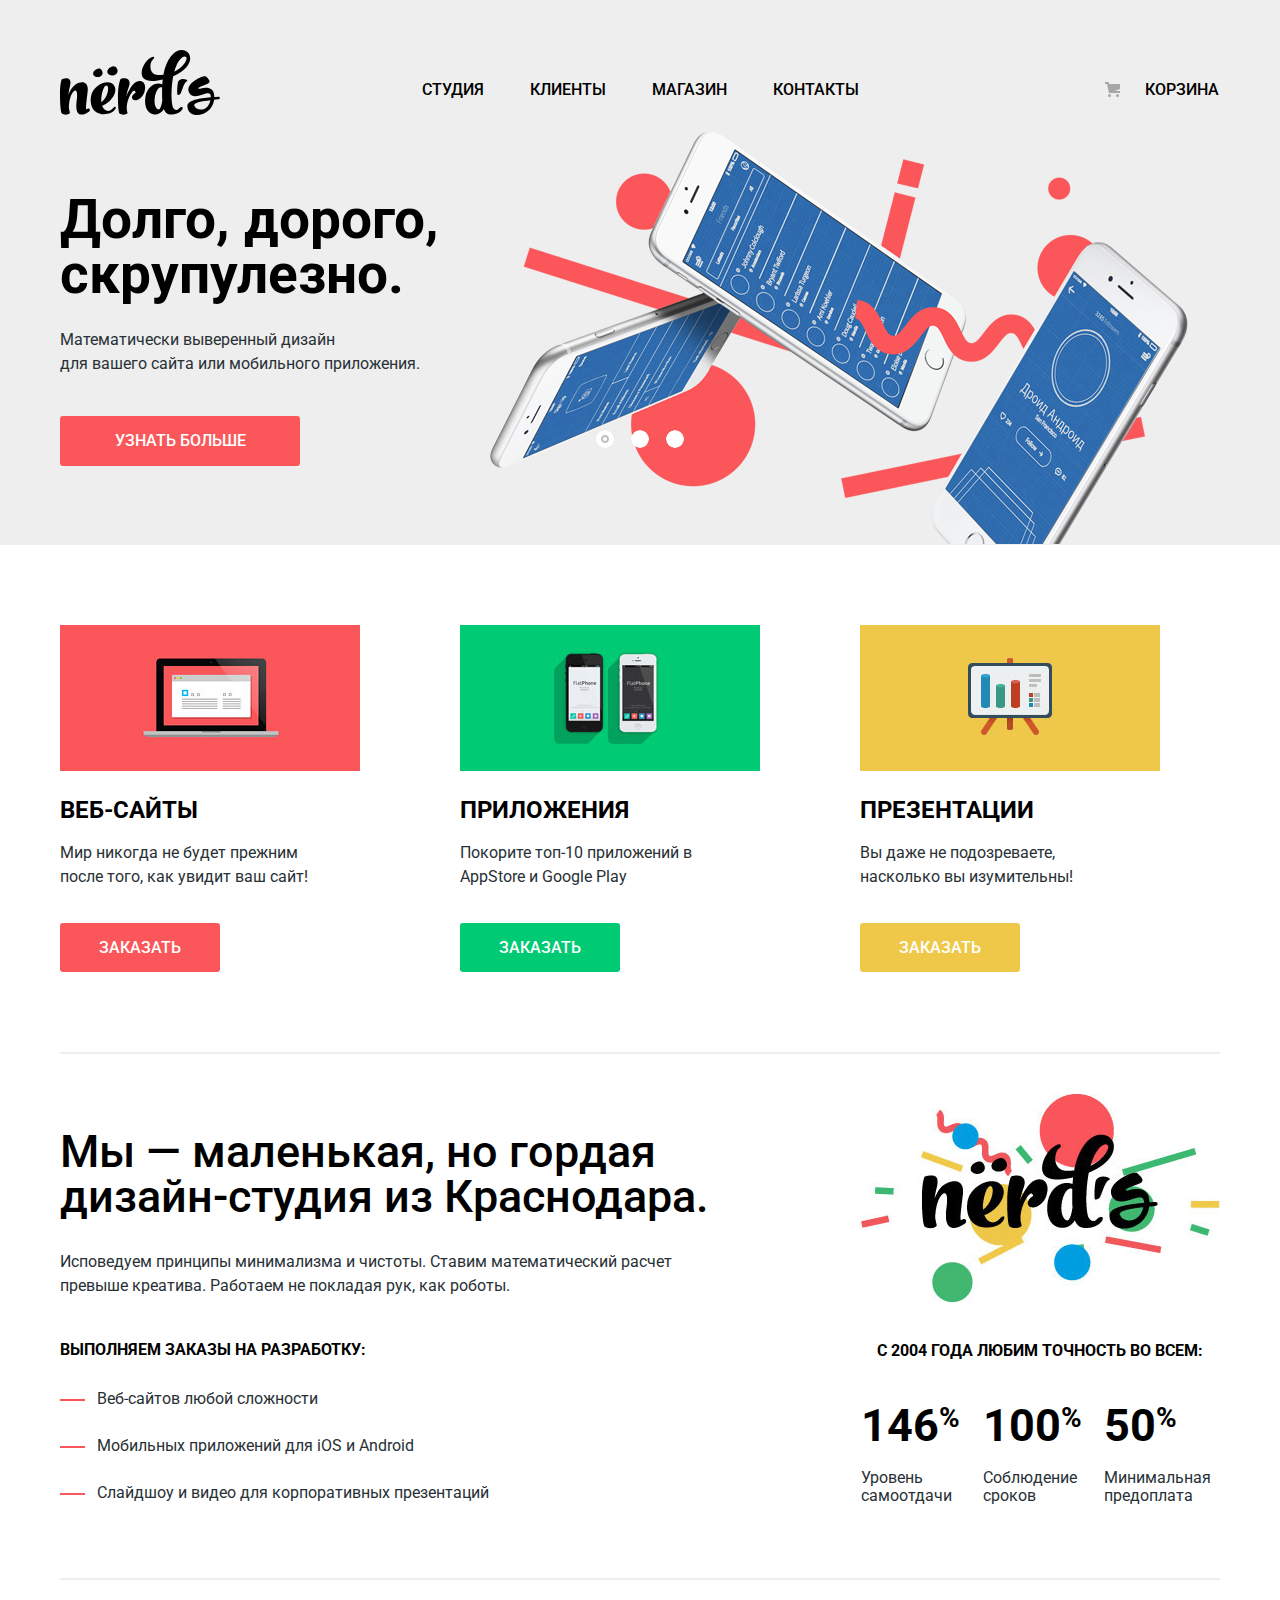
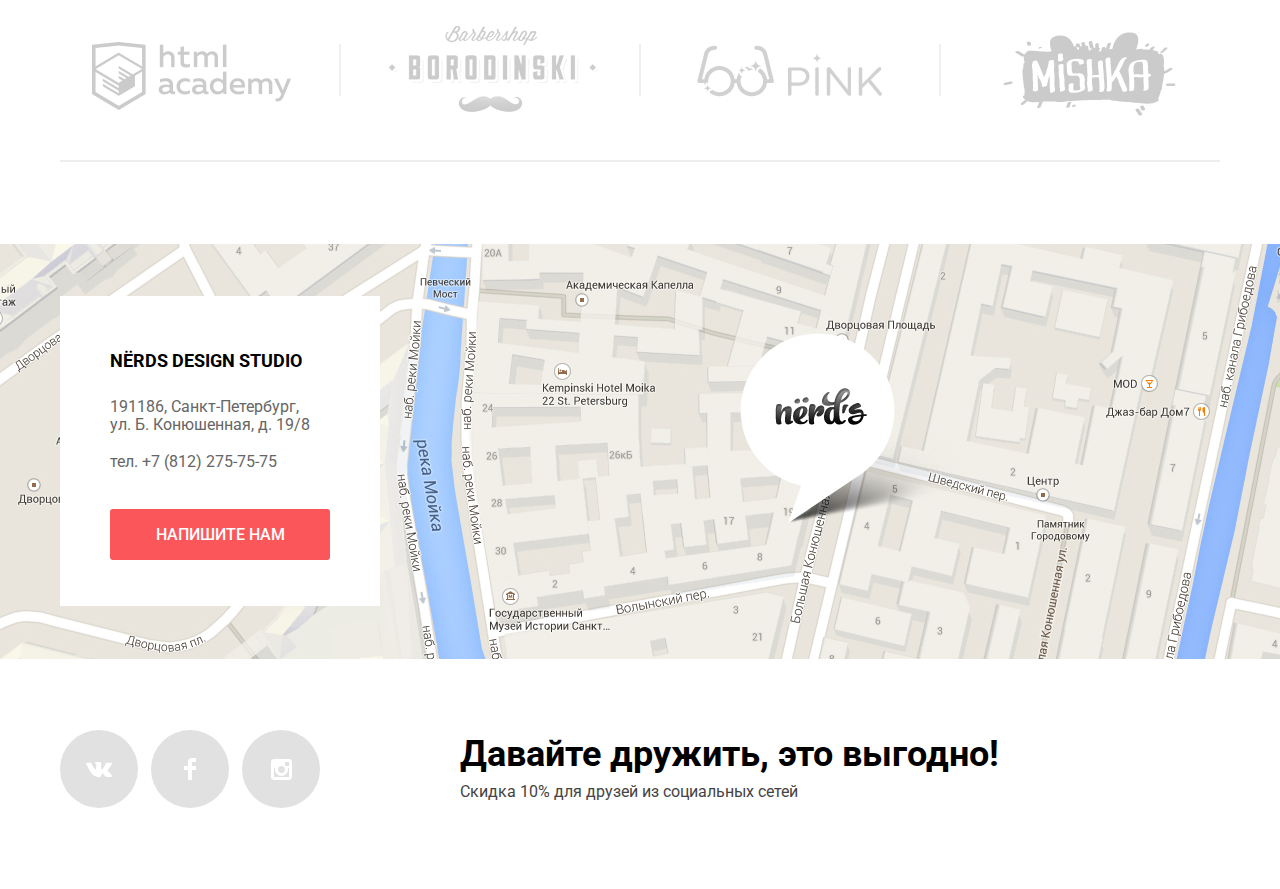
==== commit 65dde3ca: "+" ====
--- a/index.html
+++ b/index.html
@@ -159,7 +159,7 @@
 		<footer class="main-footer first">
 			<section class="contacts">
 				<div class="footer-map">
-          <iframe src="https://yandex.ru/map-widget/v1/?um=constructor%3A973f37b8e18fad8cecb287490aceb77c16fa410164eb9d74e59cbac8e528ae6a&amp;lang=ru_RU&amp;scroll=true&amp;source=constructor" width="1440" height="415"></iframe>
+					<iframe src="https://yandex.ru/map-widget/v1/?um=constructor%3A973f37b8e18fad8cecb287490aceb77c16fa410164eb9d74e59cbac8e528ae6a&amp;lang=ru_RU&amp;scroll=true&amp;source=constructor" width="1440" height="415"></iframe>
 				</div>
 				<div class="container">
 					<div class="footer-contacts">
--- a/css/style.min.css
+++ b/css/style.min.css
@@ -1 +1 @@
-.basket::before,.slider-controls label{background-repeat:no-repeat;background-position:0 0}.slide,.slider{min-height:415px}.btn:active,.button:active{box-shadow:0 3px 0 rgba(0,1,1,.1) inset}.button-contacts,.mobile a,.slide .btn,a{text-decoration:none}body,html{margin:0;padding:0;font-family:Roboto,Arial,sans-serif;font-size:16px;line-height:24px;font-weight:400;color:#283136;background-color:#fff}.button button,.slide .btn,.slider input{font-family:inherit}img{max-width:100%;height:auto}.visually-hidden:not(:focus):not(:active),input[type=checkbox].visually-hidden,input[type=radio].visually-hidden{position:absolute;width:1px;height:1px;margin:-1px;border:0;padding:0;white-space:nowrap;clip-path:inset(100%);clip:rect(0 0 0 0);overflow:hidden}.main-header{padding-top:50px;background-color:#eee}.main-navigation{display:flex;flex-direction:row;align-items:flex-start;font-size:16px;line-height:30px;font-weight:500;color:#000;text-transform:uppercase}.container h1,.slide-title{font-size:55px;line-height:55px}.logo:focus,.logo:hover{opacity:.8}.logo:active{opacity:.3}.site-navigation,.user-navigation{list-style:none;margin:0;padding:0}.site-navigation{display:flex;flex-wrap:wrap;width:660px;padding-left:179px}.user-navigation{display:flex;max-width:160px;margin-left:auto}.site-navigation-current{position:relative}.site-navigation-current:after{content:"";position:absolute;display:block;bottom:20px;left:23px;right:23px;border-bottom:2px solid #fb565a}.site-navigation a,.user-navigation a{display:block;padding:25px 23px;vertical-align:middle;color:#000}.site-navigation a[href]:focus,.site-navigation a[href]:hover,.user-navigation a[href]:focus,.user-navigation a[href]:hover{color:#fb565a}.site-navigation a[href]:active,.user-navigation a[href]:active{color:rgba(0,0,0,.3)}.user-navigation .basket{position:relative;padding-left:85px}.basket::before{content:"";position:absolute;top:31.5px;left:45px;width:15px;height:15px;background-image:url(../img/cart-icon.svg)}.container{width:1160px;margin:0 auto;padding:0 20px}.container h1{font-weight:500;color:#000;background-color:#eee;text-align:center}.slider{position:relative;width:1160px;margin:0 auto 80px}.slider input[type=radio]{position:absolute;opacity:0}.slider-controls{position:absolute;bottom:105px;left:50%;width:200px;height:10px;margin-left:-100px;text-align:center;z-index:1000}.slider-controls label{display:inline-block;margin:0 6.5px;vertical-align:top;border-radius:50%;cursor:pointer;background-image:url(../img/radio_out_slider.png);width:18px;height:18px}#btn-1:checked~.slider-controls label[for=btn-1],#btn-2:checked~.slider-controls label[for=btn-2],#btn-3:checked~.slider-controls label[for=btn-3]{background-image:url(../img/radio_in_slider.png);width:18px;height:18px;background-repeat:no-repeat;background-position:0 0}.slide{top:0;left:0;width:100%;overflow:hidden}.slide-text{width:560px;padding:62px 0;color:#283136}.slide-title{font-weight:700;color:#000;padding-bottom:10px}.button,.slide .btn{font-size:16px;line-height:18px;text-align:center;text-transform:uppercase}.button,.grey h1,.slide .btn{font-weight:500}.slide .btn{display:block;width:240px;padding:16px 0;margin-top:40px;color:#fff;background:#fb565a;border-radius:3px}.btn:focus,.btn:hover{background-color:#e74246}.btn:active{background-color:#d7373b;color:rgba(255,255,255,.3)}.slide:nth-child(1){background-image:url(../img/nerds_index_slide1.png);background-repeat:no-repeat;background-position:99% -17px}.slide:nth-child(2){background-image:url(../img/nerds_index_slide2.png);background-repeat:no-repeat;background-position:99% 10px}.slide:nth-child(3){background-image:url(../img/nerds_index_slide3.png);background-repeat:no-repeat;background-position:99% 0}.slide{display:none}#btn-1:checked~.slides .slide:nth-child(1),#btn-2:checked~.slides .slide:nth-child(2),#btn-3:checked~.slides .slide:nth-child(3){display:block}.button{display:inline-block;vertical-align:middle;color:#fff;border:none;border-radius:3px;background-color:#fb565a}.index-columns,.services{border-bottom:2px solid #eee}.button:focus,.button:hover{background-color:#e74246}.button:active{background-color:#d7373b;color:rgba(255,255,255,.3)}.filter-button,.grey{background-color:#eee}.inner{display:flex;flex-wrap:wrap}.grey{text-align:center;margin:0;padding:0;height:225px;width:100%}.grey h1{font-size:55px;line-height:55px;color:#000;padding:62px 1px 0 0;margin:0}.index-columns{display:flex;justify-content:space-between}.services{width:1160px;padding-bottom:80px}.services-list{display:flex;flex-direction:row;justify-content:flex-start;margin:0;padding:0;list-style:none}.services-item{width:300px;text-align:left}.services-item:not(.site){margin-left:100px}.services-item h3{margin:0;padding-top:170px;padding-bottom:16px;font-size:24px;line-height:30px;font-weight:700;color:#000;text-transform:uppercase}.services-item p{margin:0;padding:0 0 34px;width:260px}.site{background:url(../img/illustration1.jpg),linear-gradient(#ff595d 146px,transparent 146px);background-position:top center;background-repeat:no-repeat}.application{background:url(../img/illustration2.jpg),linear-gradient(#00ca74 146px,transparent 146px);background-position:top center;background-repeat:no-repeat}.application .button,.present .button,.site .button{display:block;width:160px;padding:15.5px 0;font-size:16px;color:#fff;text-transform:uppercase;text-align:center;text-decoration:none;border-radius:3px}.application .button{background-color:#00ca74}.application .button:focus,.application .button:hover{background-color:#00bc6c}.application .button:active{background-color:#00aa62;color:rgba(255,255,255,.3)}.present{background:url(../img/illustration3.jpg),linear-gradient(#efc849 146px,transparent 146px);background-position:top center;background-repeat:no-repeat}.present .button{background-color:#efc84a}.present .button:focus,.present .button:hover{background-color:#eab534}.present .button:active{background-color:#e5a722;color:rgba(255,255,255,.3)}.rules{width:660px;padding:0;margin-bottom:50px}.rules b{display:inline-block;font-size:45px;line-height:45px;font-weight:500;color:#000;margin:0;padding-top:75px;padding-bottom:15px}.rules-work{list-style:none;padding:0;margin:25px 0 0}.rules-work li{position:relative;padding-left:37px;padding-bottom:23px}.rules-work li::before{content:"";position:absolute;top:12px;left:0;width:25px;height:2px;background-image:url(../img/bullit.png);background-repeat:no-repeat;background-position:0 0}.partners-list li:nth-child(1),.partners-list li:nth-child(2),.partners-list li:nth-child(3),.statistic sup{position:relative}.rules p{padding-bottom:10px}.rules h4,.statistic h4{color:#000;text-transform:uppercase;padding:0;margin-top:30px}.statistic{width:360px;padding-top:40px;margin-bottom:53px}.statistic h4{text-align:center}.statistic-information{border:none;border-collapse:collapse}.statistic-information td{font-size:45px;font-weight:700;color:#000;padding-top:30px;padding-right:18px;margin:0}.statistic-information th{font-size:16px;line-height:18px;font-weight:400;color:#283136;text-align:left;margin:0;padding:30px 0 0 1px}.index-columns .partners,.partners{padding:0}.statistic sup{font-size:63%;line-height:0;vertical-align:baseline}.partners{margin:0;height:180px;width:1160px}.partners-list{list-style:none;display:flex;justify-content:space-between;margin:0;padding:0}.partners-list li:nth-child(1)::after,.partners-list li:nth-child(2)::after,.partners-list li:nth-child(3)::after{content:"";position:absolute;width:2px;height:52px;background-color:#efefef;right:-21px;top:64px}.partners-item a{list-style:none;opacity:.2}.partners-item a:focus,.partners-item a:hover{opacity:1}.partners-item a:active{opacity:.1}.filters{width:260px;padding:56px 0 0;margin:0}.filter{padding:0;margin:0}.range-filter{width:260px;margin:0;padding:33px 0 55px}.range-controls{position:relative;height:41px;padding-top:39px;padding-right:20px;padding-left:20px;margin-bottom:15px;border-radius:5px;background:#f1f1f1}.range-controls .scale{height:2px;background:#d7dcde}.range-controls .bar{width:70%;height:2px;background:#00ca74}.range-controls .toggle{position:absolute;top:30px;left:0;width:4px;height:4px;cursor:pointer;border:8px solid #fff;border-radius:50%;background:#ababab;box-shadow:0 2px 1px 0 #cfcfcf}.button-contacts:active,.filter-button:active,.pagination-list a:active[href],.social-button:active{box-shadow:0 3px 0 rgba(0,1,1,.1) inset}.range-controls .toggle-min{left:19px}.range-controls .toggle-max{left:160px}.price-controls{font-size:0}.price-controls label{font-size:16px;display:inline-block;width:50%;text-transform:uppercase}.max-price{text-align:right}.price-controls input{font-family:Roboto,Arial,sans-serif;font-size:16px;width:60px;margin-left:10px;padding:8px 10px;text-align:center;color:#283136;border:none;border-radius:5px;background:#f1f1f1}.filter button,.filter input,.modal h2,.sorting button,.write-us-form button,.write-us-form input,.write-us-item-text textarea{font-family:inherit}.filter fieldset{border:none;padding:0;margin:0}.filter legend{font-size:18px;line-height:30px;font-weight:700;text-transform:uppercase;margin:0;padding:0 0 15px}.filter .filter-option{list-style:none;font-size:16px;font-weight:400;line-height:20px;margin:0;padding:0 0 25px}.filter-input{font:inherit;color:#283136}.filter label:hover{color:#000}.filter-input:disabled+label{color:rgba(40,49,54,.3)}.filter-option li{padding:0 0 20px;margin:0}.filter-option input[type=checkbox],.filter-option input[type=radio]{display:none}.filter-option label{position:relative;padding-left:35px}.filter-option input[type=radio]+label::before{content:"";position:absolute;display:block;padding:0;margin:0;vertical-align:top;cursor:pointer;background-image:url(../img/radio_off.svg);width:25px;height:25px;background-repeat:no-repeat;background-position:0 0;opacity:.4}.filter-option input[type=radio]:checked+label::before{content:"";position:absolute;display:block;padding:0;margin:0;vertical-align:top;cursor:pointer;background-image:url(../img/radio_on.svg);width:25px;height:25px;background-repeat:no-repeat;background-position:0 0;opacity:.4}.filter-option input[type=checkbox]+label::before,.filter-option input[type=checkbox]:checked+label::before{content:"";position:absolute;display:block;padding:0;margin:0;vertical-align:top;cursor:pointer;width:27px;height:23px;opacity:.4;background-position:0 0;background-repeat:no-repeat}.filter-option input[type=checkbox]+label::before{background-image:url(../img/checkbox-off.svg)}.filter-option input[type=checkbox]:checked+label::before{background-image:url(../img/checkbox-on.svg)}.filter-option input[type=checkbox]:disabled+label::before,.filter-option input[type=radio]:disabled+label::before{opacity:.1}.filter-option input[type=checkbox]+label:hover::before,.filter-option input[type=checkbox]:checked+label:hover::before,.filter-option input[type=radio]+label:hover::before,.filter-option input[type=radio]:checked+label:hover::before{opacity:1}.filter-option input[type=checkbox]:disabled+label:hover::before,.filter-option input[type=radio]:disabled+label:hover::before{opacity:.1;cursor:default}.filter button{outline:0}.filter-button{display:inline-block;width:260px;height:50px;color:#000;font-size:16px;line-height:18px;font-weight:500;text-align:center;vertical-align:middle;padding:5px 0 0;margin:5px 0 0;border:none}.filter-button:focus,.filter-button:hover{background-color:#dfdfdf}.filter-button:active{background-color:#d5d5d5;color:rgba(0,0,0,.3);outline:0}.sorting{display:flex;flex-direction:row;padding:0 0 30px;margin:0}.sorting button{border:none;background-color:transparent;margin-top:5px;opacity:.12;outline:0}.sorting-down{background-image:url(../img/icon_down_dir.svg);background-position:0 0;background-repeat:no-repeat;margin-left:20px}.sorting-up{background-image:url(../img/icon_up_dir.svg);background-position:0 0;background-repeat:no-repeat;margin-left:16px}.sorting-down:focus,.sorting-down:hover,.sorting-up:focus,.sorting-up:hover{opacity:.6}.sorting-down.sorting-current,.sorting-down:active,.sorting-up:active{opacity:1}.sorting b{font-size:18px;line-height:18px;font-weight:700;color:#000;text-transform:uppercase;margin-right:265px}.sorting a{display:inline-block;font-size:14px;line-height:18px;font-weight:400;color:rgba(0,0,0,.3);text-transform:uppercase;margin-right:26px}@media screen and (-ms-high-contrast:active),(-ms-high-contrast:none){.sorting a{letter-spacing:-.02em}}.sorting a.sorting-current,.sorting-current{color:rgba(0,0,0,1)}.sorting a[href]:focus,.sorting a[href]:hover{color:rgba(0,0,0,.6)}.catalog-buy-item a,.sorting a[href]:active{color:#000}.catalog{display:flex;flex-direction:column;width:760px;padding:58px 0 0;margin:0 0 0 auto}.catalog-list{list-style:none;display:flex;flex-wrap:wrap;justify-content:space-between;align-items:stretch;padding:0;margin:0}.catalog-item{position:relative;width:360px;margin:27px 0 0;padding:0}.catalog-item:nth-child(odd){margin-right:20px}.catalog-item span{position:absolute;width:360px;height:40px;background-image:url(../img/browser.svg);background-position:0 0;background-repeat:no-repeat;left:0;top:0;opacity:.12}.catalog-item img{padding:40px 0 0;height:576px;margin:0}.catalog-buy-item{display:none;position:absolute;min-height:231px;background-color:#eee;text-align:center;bottom:6px;left:0;right:0}.catalog-item:hover .catalog-buy-item{display:block;opacity:1}.catalog-item:hover span{opacity:1}.catalog-buy-item h3{font-size:18px;line-height:30px;font-weight:700;color:#000;padding:0;margin:26px 0 0;text-transform:uppercase}.catalog-buy-item p{font-size:16px;line-height:18px;font-weight:400;margin:13px auto 0;padding:0;width:200px}.catalog-buy-item .button-price,.pagination-list a{font-size:16px;font-weight:500;text-align:center;vertical-align:middle}.catalog-buy-item .button-price{display:inline-block;width:200px;height:32px;line-height:18px;border:none;background-color:#fb565a;border-radius:3px;color:#fff;margin-top:31px;padding-top:20px}.pagination-list{list-style:none;display:flex;flex-direction:row;width:460px;padding:54px 0 0;margin:0}.pagination-list li{padding:0;margin:0 10px 0 0}.pagination-list .next a{padding:0 80px}.pagination-list a{display:inline-block;height:50px;min-width:25px;color:#000;background-color:#eee;border-radius:3px;padding:0 12.5px;line-height:50px;text-transform:uppercase}.pagination-list a:focus[href],.pagination-list a:hover[href]{background-color:#dfdfdf}.pagination-list a:active[href]{background-color:#d5d5d5}.pagination-item-current a{background-color:#fff;height:44px;min-width:19px;border:3px solid #dbdbdb}.main-footer .container{position:relative}.footer-social{text-align:left;width:260px}.footer-social ul{display:flex;flex-wrap:wrap;flex-direction:row;justify-content:flex-start;align-items:flex-end;width:300px;list-style:none;padding:60px 0 0;margin:0 auto}.footer-social li{margin-right:13px}.social{display:flex;flex-direction:row;justify-content:flex-start;align-items:center;padding-bottom:70px}.social-button{display:flex;align-items:center;justify-content:center;background-color:#e1e1e1;color:#fff;height:78px;width:78px;border-radius:50%}.social-button:focus,.social-button:hover{background-color:#e74246}.social-button:active{background-color:#d7373b}.social-button:active svg{opacity:.3}.footer-map{display:block;margin-left:auto;margin-right:auto;margin-top:60px;background-image:url(../img/map_contacts.jpg);background-repeat:no-repeat;background-position:center 0}.footer-map iframe{width:100%;border:0}.footer-contacts{position:absolute;width:320px;min-height:310px;left:20px;top:-363px;background-color:#fff}.footer-contacts b{display:block;font-size:18px;line-height:30px;font-weight:700;color:#000;text-transform:uppercase;padding:50px 50px 20px}.footer-contacts p{font-size:16px;line-height:18px;font-weight:400;padding-top:2px;padding-bottom:17px;padding-left:50px;margin:0;color:#666}.first{padding-top:22px}.mobile a{color:#666}.button-contacts{display:block;width:220px;padding:16.5px 0;margin-left:50px;margin-top:21px;margin-bottom:43px;font-size:16px;color:#fff;text-transform:uppercase;text-align:center;background:#fb565a;border-radius:3px}.button-contacts:focus,.button-contacts:hover{background-color:#e74246}.button-contacts:active{background-color:#d7373b;color:rgba(255,255,255,.3)}.modal,.modal-close{background-color:#fff}.footer-social-slogan{width:760px;padding-left:140px;padding-top:7px;text-align:left}.footer-social-slogan b{display:block;font-size:36px;line-height:36px;font-weight:700;color:#000;margin-top:70px}.footer-social-slogan p{font-size:16px;line-height:22px;color:#444;margin-top:9px}@keyframes bounce{0%{transform:translateY(-2000px)}70%{transform:translateY(30px)}90%{transform:translateY(-10px)}100%{transform:translateY(0)}}@keyframes shake{0%,100%{transform:translateX(0)}10%,30%,50%,70%,90%{transform:translateX(-10px)}20%,40%,60%,80%{transform:translateX(10px)}}.modal{position:fixed;color:#000;box-shadow:0 30px 50px rgba(0,0,0,.7);z-index:2000}.modal-write-us{bottom:180px;left:50%;margin-left:-480px;width:760px;padding:68px 100px 83px;display:none}.modal h2{font-size:45px;line-height:45px;font-weight:500;margin:0 0 41px;padding:0}.modal-close{position:absolute;top:78px;right:90px;width:21px;height:21px;font-size:0;background-image:url(../img/close_cross.svg);background-position:0 0;background-repeat:no-repeat;opacity:.3;border:0;cursor:pointer;outline:0}.modal-close:focus,.modal-close:hover{opacity:1}.modal-close:active{opacity:.1}.write-us-form{display:flex;flex-wrap:wrap;justify-content:space-between}.write-us-item{width:360px;margin:0 0 35px}.write-us-item-text{width:760px;margin:0 0 35px}.write-us-item label,.write-us-item-text label{display:block;font-size:16px;line-height:18px;font-weight:700;margin-bottom:8px}.write-us-form input{box-sizing:border-box;width:360px;padding:14px;margin:0}.write-us-form textarea{box-sizing:border-box;width:760px;padding:11px 14px 12px;margin:0}.write-us-form .button{display:block;width:260px;font-family:inherit;padding:16px 0;outline:0;background:#fb565a;cursor:pointer;margin-top:8px}.write-us-form .button:focus,.write-us-form .button:hover{background-color:#e74246}.write-us-form .button:active{background-color:#d7373b;color:rgba(255,255,255,.3);box-shadow:0 3px 0 rgba(0,1,1,.1) inset}.write-us-item input,.write-us-item-text textarea{font-size:16px;line-height:18px;font-weight:400;background-color:transparent;border:2px solid #d7dcde;border-radius:3px;outline:0}.write-us-item input:hover,.write-us-item-text textarea:hover{border-color:#b4b9bb}.write-us-item input:focus,.write-us-item-text textarea:focus{border-color:#444}.modal-write-us input:invalid,.modal-write-us textarea:invalid{border-color:#e74246;color:#e74246}.modal-write-us input:invalid::-webkit-input-placeholder,.modal-write-us textarea:invalid::-webkit-input-placeholder{color:#e74246;opacity:1}.modal-write-us input:invalid::-moz-placeholder,.modal-write-us textarea:invalid::-moz-placeholder{color:#e74246;opacity:1}.modal-write-us input:invalid:-ms-placeholder,.modal-write-us textarea:invalid:-ms-placeholder{color:#e74246;opacity:1}.modal-write-us input:invalid::placeholder,.modal-write-us textarea:invalid::placeholder{color:#e74246;opacity:1}.modal-show{display:block;animation:bounce .6s}.modal-error{animation:shake .6s}+.basket::before,.slider-controls label{background-repeat:no-repeat;background-position:0 0}.slide,.slider{min-height:415px}.btn:active,.button:active{box-shadow:0 3px 0 rgba(0,1,1,.1) inset}.button-contacts,.mobile a,.slide .btn,a{text-decoration:none}body,html{margin:0;padding:0;font-family:Roboto,Arial,sans-serif;font-size:16px;line-height:24px;font-weight:400;color:#283136;background-color:#fff}.button button,.slide .btn,.slider input{font-family:inherit}img{max-width:100%;height:auto}.visually-hidden:not(:focus):not(:active),input[type=checkbox].visually-hidden,input[type=radio].visually-hidden{position:absolute;width:1px;height:1px;margin:-1px;border:0;padding:0;white-space:nowrap;clip-path:inset(100%);clip:rect(0 0 0 0);overflow:hidden}.main-header{padding-top:50px;background-color:#eee}.main-navigation{display:flex;flex-direction:row;align-items:flex-start;font-size:16px;line-height:30px;font-weight:500;color:#000;text-transform:uppercase}.container h1,.slide-title{font-size:55px;line-height:55px}.logo:focus,.logo:hover{opacity:.8}.logo:active{opacity:.3}.site-navigation,.user-navigation{list-style:none;margin:0;padding:0}.site-navigation{display:flex;flex-wrap:wrap;width:660px;padding-left:179px}.user-navigation{display:flex;max-width:160px;margin-left:auto}.site-navigation-current{position:relative}.site-navigation-current:after{content:"";position:absolute;display:block;bottom:20px;left:23px;right:23px;border-bottom:2px solid #fb565a}.site-navigation a,.user-navigation a{display:block;padding:25px 23px;vertical-align:middle;color:#000}.site-navigation a[href]:focus,.site-navigation a[href]:hover,.user-navigation a[href]:focus,.user-navigation a[href]:hover{color:#fb565a}.site-navigation a[href]:active,.user-navigation a[href]:active{color:rgba(0,0,0,.3)}.user-navigation .basket{position:relative;padding-left:85px}.basket::before{content:"";position:absolute;top:31.5px;left:45px;width:15px;height:15px;background-image:url(../img/cart-icon.svg)}.container{width:1160px;margin:0 auto;padding:0 20px}.container h1{font-weight:500;color:#000;background-color:#eee;text-align:center}.slider{position:relative;width:1160px;margin:0 auto 80px}.slider input[type=radio]{position:absolute;opacity:0}.slider-controls{position:absolute;bottom:105px;left:50%;width:200px;height:10px;margin-left:-100px;text-align:center;z-index:1000}.slider-controls label{display:inline-block;margin:0 6.5px;vertical-align:top;border-radius:50%;cursor:pointer;background-image:url(../img/radio_out_slider.png);width:18px;height:18px}#btn-1:checked~.slider-controls label[for=btn-1],#btn-2:checked~.slider-controls label[for=btn-2],#btn-3:checked~.slider-controls label[for=btn-3]{background-image:url(../img/radio_in_slider.png);width:18px;height:18px;background-repeat:no-repeat;background-position:0 0}.slide{top:0;left:0;width:100%;overflow:hidden}.slide-text{width:560px;padding:62px 0;color:#283136}.slide-title{font-weight:700;color:#000;padding-bottom:10px}.button,.slide .btn{font-size:16px;line-height:18px;text-align:center;text-transform:uppercase}.button,.grey h1,.slide .btn{font-weight:500}.slide .btn{display:block;width:240px;padding:16px 0;margin-top:40px;color:#fff;background:#fb565a;border-radius:3px}.btn:focus,.btn:hover{background-color:#e74246}.btn:active{background-color:#d7373b;color:rgba(255,255,255,.3)}.slide:nth-child(1){background-image:url(../img/nerds_index_slide1.png);background-repeat:no-repeat;background-position:99% -17px}.slide:nth-child(2){background-image:url(../img/nerds_index_slide2.png);background-repeat:no-repeat;background-position:99% 10px}.slide:nth-child(3){background-image:url(../img/nerds_index_slide3.png);background-repeat:no-repeat;background-position:99% 0}.slide{display:none}#btn-1:checked~.slides .slide:nth-child(1),#btn-2:checked~.slides .slide:nth-child(2),#btn-3:checked~.slides .slide:nth-child(3){display:block}.button{display:inline-block;vertical-align:middle;color:#fff;border:none;border-radius:3px;background-color:#fb565a}.index-columns,.services{border-bottom:2px solid #eee}.button:focus,.button:hover{background-color:#e74246}.button:active{background-color:#d7373b;color:rgba(255,255,255,.3)}.filter-button,.grey{background-color:#eee}.inner{display:flex;flex-wrap:wrap}.grey{text-align:center;margin:0;padding:0;height:225px;width:100%}.grey h1{font-size:55px;line-height:55px;color:#000;padding:62px 1px 0 0;margin:0}.index-columns{display:flex;justify-content:space-between}.services{width:1160px;padding-bottom:80px}.services-list{display:flex;flex-direction:row;justify-content:flex-start;margin:0;padding:0;list-style:none}.services-item{width:300px;text-align:left}.services-item:not(.site){margin-left:100px}.services-item h3{margin:0;padding-top:170px;padding-bottom:16px;font-size:24px;line-height:30px;font-weight:700;color:#000;text-transform:uppercase}.services-item p{margin:0;padding:0 0 34px;width:260px}.site{background:url(../img/illustration1.jpg),linear-gradient(#ff595d 146px,transparent 146px);background-position:top center;background-repeat:no-repeat}.application{background:url(../img/illustration2.jpg),linear-gradient(#00ca74 146px,transparent 146px);background-position:top center;background-repeat:no-repeat}.application .button,.present .button,.site .button{display:block;width:160px;padding:15.5px 0;font-size:16px;color:#fff;text-transform:uppercase;text-align:center;text-decoration:none;border-radius:3px}.application .button{background-color:#00ca74}.application .button:focus,.application .button:hover{background-color:#00bc6c}.application .button:active{background-color:#00aa62;color:rgba(255,255,255,.3)}.present{background:url(../img/illustration3.jpg),linear-gradient(#efc849 146px,transparent 146px);background-position:top center;background-repeat:no-repeat}.present .button{background-color:#efc84a}.present .button:focus,.present .button:hover{background-color:#eab534}.present .button:active{background-color:#e5a722;color:rgba(255,255,255,.3)}.rules{width:660px;padding:0;margin-bottom:50px}.rules b{display:inline-block;font-size:45px;line-height:45px;font-weight:500;color:#000;margin:0;padding-top:75px;padding-bottom:15px}.rules-work{list-style:none;padding:0;margin:25px 0 0}.rules-work li{position:relative;padding-left:37px;padding-bottom:23px}.rules-work li::before{content:"";position:absolute;top:12px;left:0;width:25px;height:2px;background-image:url(../img/bullit.png);background-repeat:no-repeat;background-position:0 0}.partners-list li:nth-child(1),.partners-list li:nth-child(2),.partners-list li:nth-child(3),.statistic sup{position:relative}.rules p{padding-bottom:10px}.rules h4,.statistic h4{color:#000;text-transform:uppercase;padding:0;margin-top:30px}.statistic{width:360px;padding-top:40px;margin-bottom:53px}.statistic h4{text-align:center}.statistic-information{border:none;border-collapse:collapse}.statistic-information td{font-size:45px;font-weight:700;color:#000;padding-top:30px;padding-right:18px;margin:0}.statistic-information th{font-size:16px;line-height:18px;font-weight:400;color:#283136;text-align:left;margin:0;padding:30px 0 0 1px}.index-columns .partners,.partners{padding:0}.statistic sup{font-size:63%;line-height:0;vertical-align:baseline}.partners{margin:0;height:180px;width:1160px}.partners-list{list-style:none;display:flex;justify-content:space-between;margin:0;padding:0}.partners-list li:nth-child(1)::after,.partners-list li:nth-child(2)::after,.partners-list li:nth-child(3)::after{content:"";position:absolute;width:2px;height:52px;background-color:#efefef;right:-21px;top:64px}.partners-item a{list-style:none;opacity:.2}.partners-item a:focus,.partners-item a:hover{opacity:1}.partners-item a:active{opacity:.1}.filters{width:260px;padding:56px 0 0;margin:0}.filter{padding:0;margin:0}.range-filter{width:260px;margin:0;padding:33px 0 55px}.range-controls{position:relative;height:41px;padding-top:39px;padding-right:20px;padding-left:20px;margin-bottom:15px;border-radius:5px;background:#f1f1f1}.range-controls .scale{height:2px;background:#d7dcde}.range-controls .bar{width:70%;height:2px;background:#00ca74}.range-controls .toggle{position:absolute;top:30px;left:0;width:4px;height:4px;cursor:pointer;border:8px solid #fff;border-radius:50%;background:#ababab;box-shadow:0 2px 1px 0 #cfcfcf}.button-contacts:active,.filter-button:active,.pagination-list a:active[href],.social-button:active{box-shadow:0 3px 0 rgba(0,1,1,.1) inset}.range-controls .toggle-min{left:19px}.range-controls .toggle-max{left:160px}.price-controls{font-size:0}.price-controls label{font-size:16px;display:inline-block;width:50%;text-transform:uppercase}.max-price{text-align:right}.price-controls input{font-family:Roboto,Arial,sans-serif;font-size:16px;width:60px;margin-left:10px;padding:8px 10px;text-align:center;color:#283136;border:none;border-radius:5px;background:#f1f1f1}.filter button,.filter input,.modal h2,.sorting button,.write-us-form button,.write-us-form input,.write-us-item-text textarea{font-family:inherit}.filter fieldset{border:none;padding:0;margin:0}.filter legend{font-size:18px;line-height:30px;font-weight:700;text-transform:uppercase;margin:0;padding:0 0 15px}.filter .filter-option{list-style:none;font-size:16px;font-weight:400;line-height:20px;margin:0;padding:0 0 25px}.filter-input{font:inherit;color:#283136}.filter label:hover{color:#000}.filter-input:disabled+label{color:rgba(40,49,54,.3)}.filter-option li{padding:0 0 20px;margin:0}.filter-option input[type=checkbox],.filter-option input[type=radio]{display:none}.filter-option label{position:relative;padding-left:35px}.filter-option input[type=radio]+label::before{content:"";position:absolute;display:block;padding:0;margin:0;vertical-align:top;cursor:pointer;background-image:url(../img/radio_off.svg);width:25px;height:25px;background-repeat:no-repeat;background-position:0 0;opacity:.4}.filter-option input[type=radio]:checked+label::before{content:"";position:absolute;display:block;padding:0;margin:0;vertical-align:top;cursor:pointer;background-image:url(../img/radio_on.svg);width:25px;height:25px;background-repeat:no-repeat;background-position:0 0;opacity:.4}.filter-option input[type=checkbox]+label::before,.filter-option input[type=checkbox]:checked+label::before{content:"";position:absolute;display:block;padding:0;margin:0;vertical-align:top;cursor:pointer;width:27px;height:23px;opacity:.4;background-position:0 0;background-repeat:no-repeat}.filter-option input[type=checkbox]+label::before{background-image:url(../img/checkbox-off.svg)}.filter-option input[type=checkbox]:checked+label::before{background-image:url(../img/checkbox-on.svg)}.catalog-buy-item .button-price,.filter-button,.pagination-list a{text-align:center;vertical-align:middle}.filter-option input[type=checkbox]:disabled+label::before,.filter-option input[type=radio]:disabled+label::before{opacity:.1}.filter-option input[type=checkbox]+label:hover::before,.filter-option input[type=checkbox]:checked+label:hover::before,.filter-option input[type=radio]+label:hover::before,.filter-option input[type=radio]:checked+label:hover::before{opacity:1}.filter-option input[type=checkbox]:disabled+label:hover::before,.filter-option input[type=radio]:disabled+label:hover::before{opacity:.1;cursor:default}.filter button{outline:0}.filter-button{display:inline-block;width:260px;height:50px;color:#000;font-size:16px;line-height:18px;font-weight:500;padding:5px 0 0;margin:5px 0 0;border:none}.filter-button:focus,.filter-button:hover{background-color:#dfdfdf}.filter-button:active{background-color:#d5d5d5;color:rgba(0,0,0,.3);outline:0}.sorting{display:flex;flex-direction:row;padding:0 0 30px;margin:0}.sorting button{border:none;background-color:transparent;margin-top:5px;opacity:.12;outline:0}.sorting-down{background-image:url(../img/icon_down_dir.svg);background-position:0 0;background-repeat:no-repeat;margin-left:20px}.sorting-up{background-image:url(../img/icon_up_dir.svg);background-position:0 0;background-repeat:no-repeat;margin-left:16px}.sorting-down:focus,.sorting-down:hover,.sorting-up:focus,.sorting-up:hover{opacity:.6}.sorting-down.sorting-current,.sorting-down:active,.sorting-up:active{opacity:1}.sorting b{font-size:18px;line-height:18px;font-weight:700;color:#000;text-transform:uppercase;margin-right:265px}.sorting a{display:inline-block;font-size:14px;line-height:18px;font-weight:400;color:rgba(0,0,0,.3);text-transform:uppercase;margin-right:26px}@media screen and (-ms-high-contrast:active),(-ms-high-contrast:none){.sorting a{letter-spacing:-.02em}}.sorting a.sorting-current,.sorting-current{color:rgba(0,0,0,1)}.sorting a[href]:focus,.sorting a[href]:hover{color:rgba(0,0,0,.6)}.catalog-buy-item a,.sorting a[href]:active{color:#000}.catalog{display:flex;flex-direction:column;width:760px;padding:58px 0 0;margin:0 0 0 auto}.catalog-list{list-style:none;display:flex;flex-wrap:wrap;justify-content:space-between;align-items:stretch;padding:0;margin:0}.catalog-item{position:relative;width:360px;margin:27px 0 0;padding:0}.catalog-item:nth-child(odd){margin-right:20px}.catalog-item span{position:absolute;width:360px;height:40px;background-image:url(../img/browser.svg);background-position:0 0;background-repeat:no-repeat;left:0;top:0;opacity:.12}.catalog-item img{padding:40px 0 0;height:576px;margin:0}.catalog-buy-item{display:none;position:absolute;min-height:231px;background-color:#eee;text-align:center;bottom:6px;left:0;right:0}.catalog-item:hover .catalog-buy-item{display:block;opacity:1}.catalog-item:hover span{opacity:1}.catalog-buy-item h3{font-size:18px;line-height:30px;font-weight:700;color:#000;padding:0;margin:26px 0 0;text-transform:uppercase}.catalog-buy-item p{font-size:16px;line-height:18px;font-weight:400;margin:13px auto 0;padding:0;width:200px}.catalog-buy-item .button-price{display:inline-block;width:200px;height:32px;font-size:16px;line-height:18px;font-weight:500;border:none;background-color:#fb565a;border-radius:3px;color:#fff;margin-top:31px;padding-top:20px}.pagination-list{list-style:none;display:flex;flex-direction:row;width:460px;padding:54px 0 0;margin:0}.pagination-list li{padding:0;margin:0 10px 0 0}.pagination-list .next a{padding:0 80px}.pagination-list a{display:inline-block;font-size:16px;font-weight:500;height:50px;min-width:25px;color:#000;background-color:#eee;border-radius:3px;padding:0 12.5px;line-height:50px;text-transform:uppercase}.pagination-list a:focus[href],.pagination-list a:hover[href]{background-color:#dfdfdf}.pagination-list a:active[href]{background-color:#d5d5d5}.pagination-item-current a{background-color:#fff;height:44px;min-width:19px;border:3px solid #dbdbdb}.main-footer .container{position:relative}.footer-social{text-align:left;width:260px}.footer-social ul{display:flex;flex-wrap:wrap;flex-direction:row;justify-content:flex-start;align-items:flex-end;width:300px;list-style:none;padding:60px 0 0;margin:0 auto}.footer-social li{margin-right:13px}.social{display:flex;flex-direction:row;justify-content:flex-start;align-items:center;padding-bottom:70px}.social-button{display:flex;align-items:center;justify-content:center;background-color:#e1e1e1;color:#fff;height:78px;width:78px;border-radius:50%}.social-button:focus,.social-button:hover{background-color:#e74246}.social-button:active{background-color:#d7373b}.social-button:active svg{opacity:.3}.footer-map{display:block;margin-left:auto;margin-right:auto;margin-top:60px;background-image:url(../img/map_contacts.jpg);background-repeat:no-repeat;background-position:center 0;line-height:0}.footer-map iframe{width:100%;border:0}.footer-contacts{position:absolute;width:320px;min-height:310px;left:20px;top:-363px;background-color:#fff}.footer-contacts b{display:block;font-size:18px;line-height:30px;font-weight:700;color:#000;text-transform:uppercase;padding:50px 50px 20px}.footer-contacts p{font-size:16px;line-height:18px;font-weight:400;padding-top:2px;padding-bottom:17px;padding-left:50px;margin:0;color:#666}.first{padding-top:22px}.mobile a{color:#666}.button-contacts{display:block;width:220px;padding:16.5px 0;margin-left:50px;margin-top:21px;margin-bottom:43px;font-size:16px;color:#fff;text-transform:uppercase;text-align:center;background:#fb565a;border-radius:3px}.button-contacts:focus,.button-contacts:hover{background-color:#e74246}.button-contacts:active{background-color:#d7373b;color:rgba(255,255,255,.3)}.modal,.modal-close{background-color:#fff}.footer-social-slogan{width:760px;padding-left:140px;padding-top:7px;text-align:left}.footer-social-slogan b{display:block;font-size:36px;line-height:36px;font-weight:700;color:#000;margin-top:70px}.footer-social-slogan p{font-size:16px;line-height:22px;color:#444;margin-top:9px}@keyframes bounce{0%{transform:translateY(-2000px)}70%{transform:translateY(30px)}90%{transform:translateY(-10px)}100%{transform:translateY(0)}}@keyframes shake{0%,100%{transform:translateX(0)}10%,30%,50%,70%,90%{transform:translateX(-10px)}20%,40%,60%,80%{transform:translateX(10px)}}.modal{position:fixed;color:#000;box-shadow:0 30px 50px rgba(0,0,0,.7);z-index:2000}.modal-write-us{bottom:180px;left:50%;margin-left:-480px;width:760px;padding:68px 100px 83px;display:none}.modal h2{font-size:45px;line-height:45px;font-weight:500;margin:0 0 41px;padding:0}.modal-close{position:absolute;top:78px;right:90px;width:21px;height:21px;font-size:0;background-image:url(../img/close_cross.svg);background-position:0 0;background-repeat:no-repeat;opacity:.3;border:0;cursor:pointer;outline:0}.modal-close:focus,.modal-close:hover{opacity:1}.modal-close:active{opacity:.1}.write-us-form{display:flex;flex-wrap:wrap;justify-content:space-between}.write-us-item{width:360px;margin:0 0 35px}.write-us-item-text{width:760px;margin:0 0 35px}.write-us-item label,.write-us-item-text label{display:block;font-size:16px;line-height:18px;font-weight:700;margin-bottom:8px}.write-us-form input{box-sizing:border-box;width:360px;padding:14px;margin:0}.write-us-form textarea{box-sizing:border-box;width:760px;padding:11px 14px 12px;margin:0}.write-us-form .button{display:block;width:260px;font-family:inherit;padding:16px 0;outline:0;background:#fb565a;cursor:pointer;margin-top:8px}.write-us-form .button:focus,.write-us-form .button:hover{background-color:#e74246}.write-us-form .button:active{background-color:#d7373b;color:rgba(255,255,255,.3);box-shadow:0 3px 0 rgba(0,1,1,.1) inset}.write-us-item input,.write-us-item-text textarea{font-size:16px;line-height:18px;font-weight:400;background-color:transparent;border:2px solid #d7dcde;border-radius:3px;outline:0}.write-us-item input:hover,.write-us-item-text textarea:hover{border-color:#b4b9bb}.write-us-item input:focus,.write-us-item-text textarea:focus{border-color:#444}.modal-write-us input:invalid,.modal-write-us textarea:invalid{border-color:#e74246;color:#e74246}.modal-write-us input:invalid::-webkit-input-placeholder,.modal-write-us textarea:invalid::-webkit-input-placeholder{color:#e74246;opacity:1}.modal-write-us input:invalid::-moz-placeholder,.modal-write-us textarea:invalid::-moz-placeholder{color:#e74246;opacity:1}.modal-write-us input:invalid:-ms-placeholder,.modal-write-us textarea:invalid:-ms-placeholder{color:#e74246;opacity:1}.modal-write-us input:invalid::placeholder,.modal-write-us textarea:invalid::placeholder{color:#e74246;opacity:1}.modal-show{display:block;animation:bounce .6s}.modal-error{animation:shake .6s}